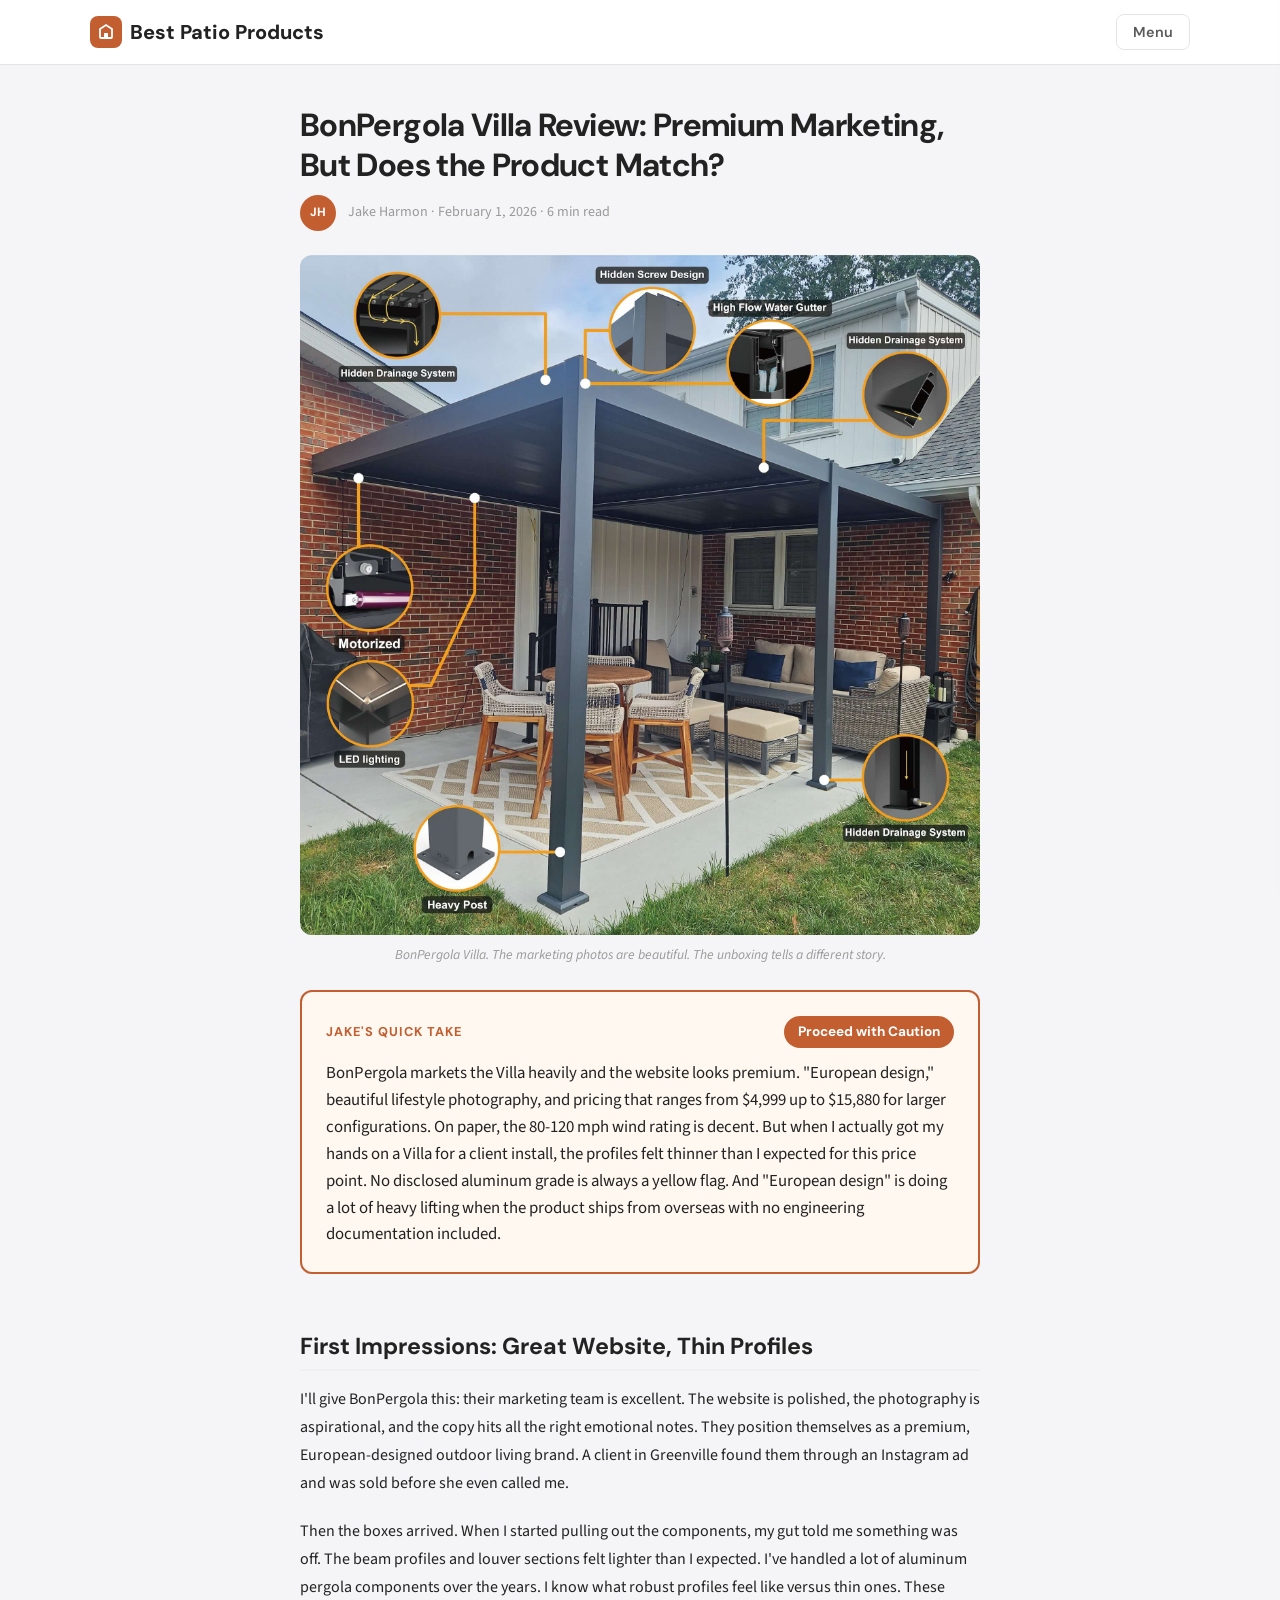
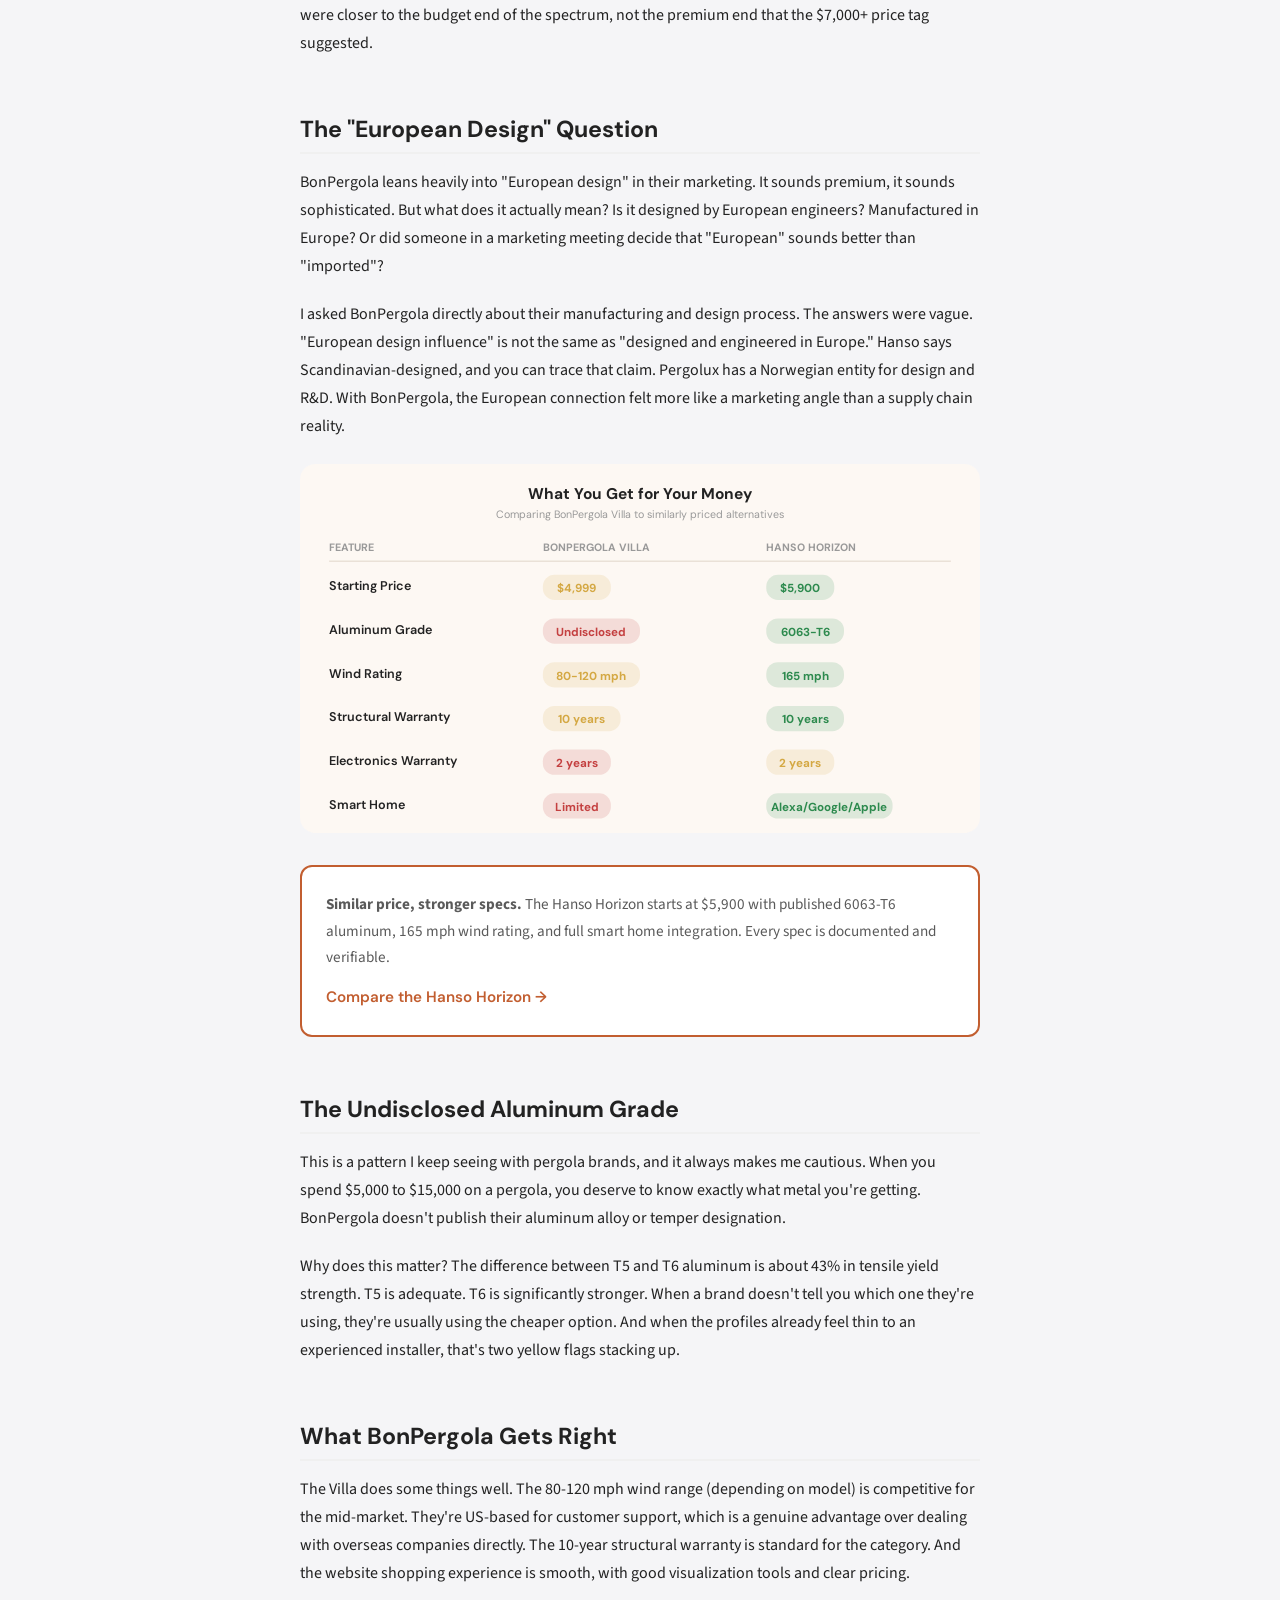
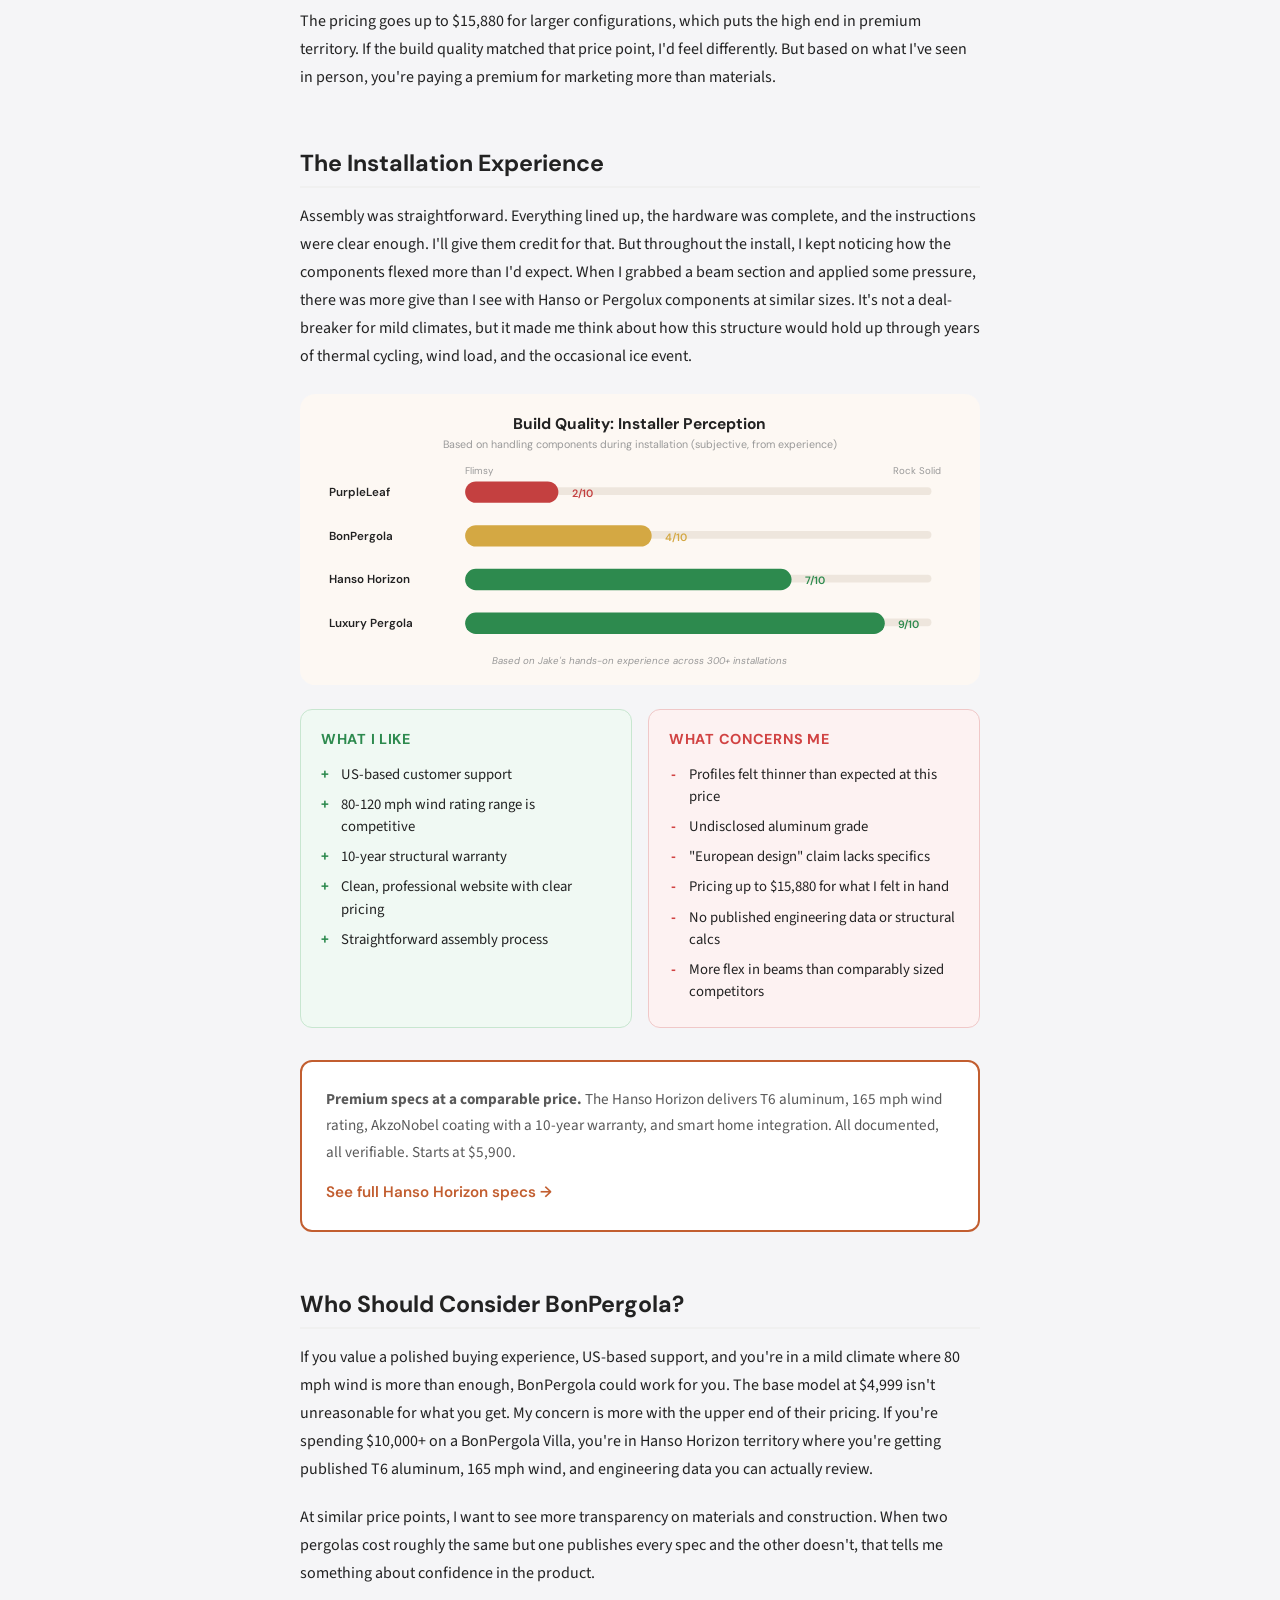
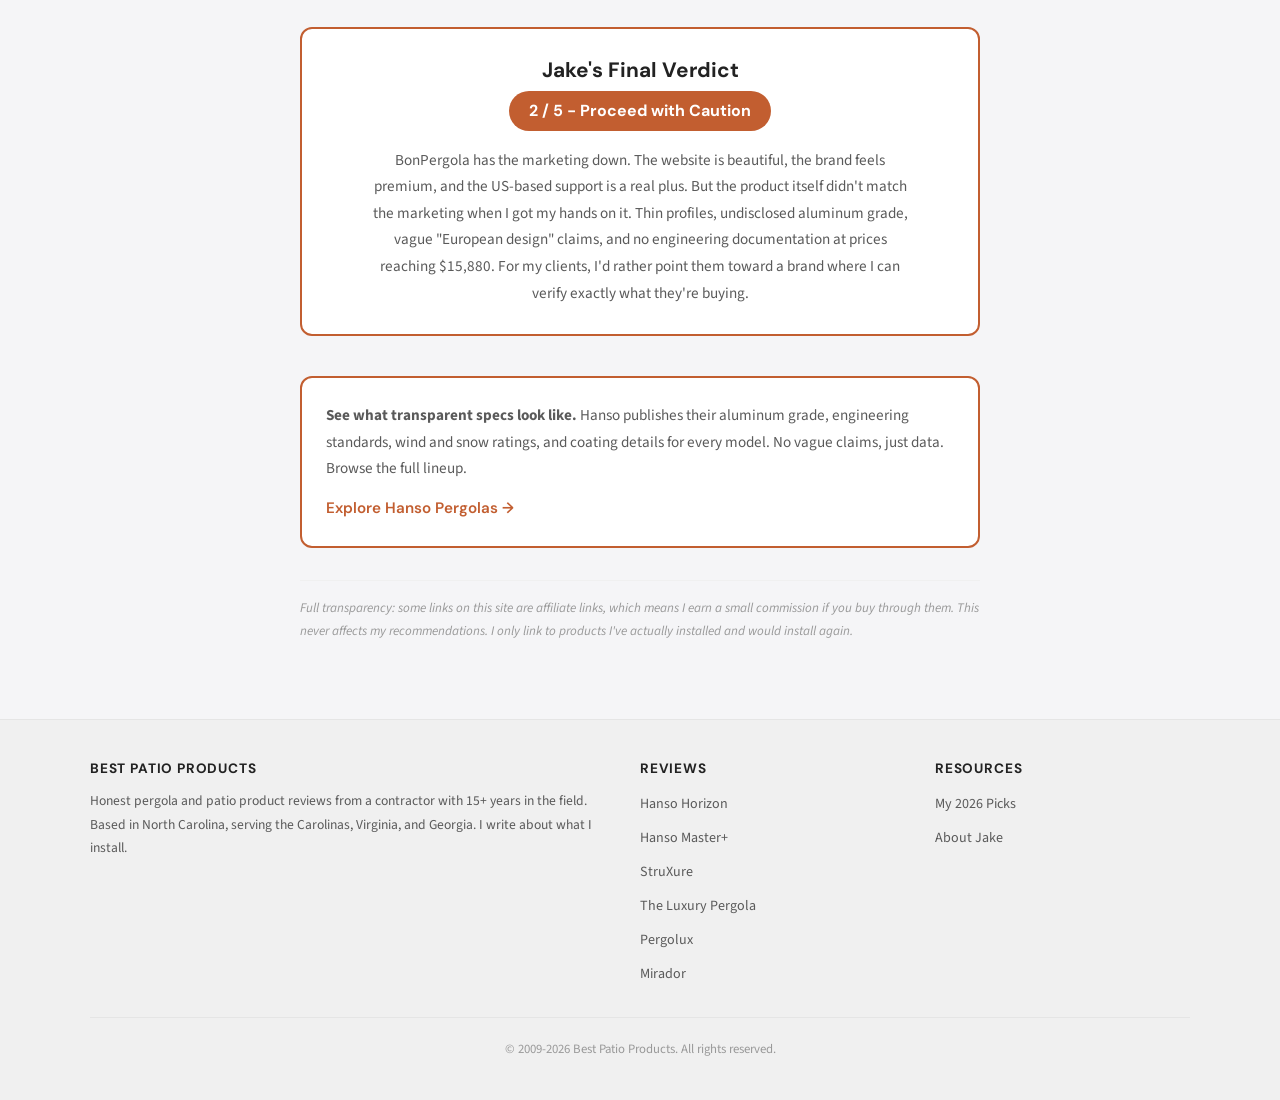
==== reviews/bonpergola.html @ f19e70ea "Initial launch: Best Patio Products pergola review site Complete new website with unique design, voi" ====
<!DOCTYPE html>
<html lang="en">
<head>
  <meta charset="UTF-8">
  <meta name="viewport" content="width=device-width, initial-scale=1.0">
  <title>BonPergola Villa Review (2026) - Premium Marketing, But Does the Product Match?</title>
  <meta name="description" content="Honest BonPergola Villa pergola review from an installer with 15+ years experience. Premium website, but thin profiles, undisclosed aluminum grade, and vague European design claims.">
  <link rel="canonical" href="https://bestpatioproducts.com/reviews/bonpergola.html">
  <link rel="preconnect" href="https://fonts.googleapis.com">
  <link rel="preconnect" href="https://fonts.gstatic.com" crossorigin>
  <link href="https://fonts.googleapis.com/css2?family=DM+Sans:wght@400;500;600;700;800&family=Source+Sans+3:wght@400;500;600;700&display=swap" rel="stylesheet">
  <link rel="stylesheet" href="../css/style.css?v=1">
  <link rel="icon" href="data:image/svg+xml,<svg xmlns='http://www.w3.org/2000/svg' viewBox='0 0 40 40'><circle cx='20' cy='20' r='18' fill='%23c25e30'/><path d='M14 14l6-4 6 4v12H14z' fill='white' opacity='0.9'/><rect x='18' y='20' width='4' height='6' rx='1' fill='%23c25e30'/></svg>">
  <script type="application/ld+json">
  {
    "@context": "https://schema.org",
    "@type": "Review",
    "itemReviewed": {
      "@type": "Product",
      "name": "BonPergola Villa Louvered Pergola",
      "brand": { "@type": "Brand", "name": "BonPergola" }
    },
    "author": {
      "@type": "Person",
      "name": "Jake Harmon"
    },
    "reviewRating": {
      "@type": "Rating",
      "ratingValue": "2",
      "bestRating": "5",
      "worstRating": "1"
    },
    "publisher": {
      "@type": "Organization",
      "name": "Best Patio Products"
    },
    "datePublished": "2026-02-01",
    "reviewBody": "BonPergola markets the Villa as a premium European-designed pergola. The website looks polished and the marketing is strong. But when I got my hands on one, the profiles felt thin, the aluminum grade isn't disclosed, and 'European design' is doing a lot of heavy lifting."
  }
  </script>
</head>
<body>

  <!-- HEADER -->
  <header class="site-header">
    <div class="header-inner">
      <a href="../index.html" class="site-logo">
        <span class="logo-icon">
          <svg width="18" height="18" viewBox="0 0 18 18" fill="none"><path d="M3 6l6-4 6 4v8a1 1 0 01-1 1H4a1 1 0 01-1-1V6z" stroke="white" stroke-width="1.8" fill="none"/><rect x="7" y="10" width="4" height="5" rx="0.5" fill="white"/></svg>
        </span>
        Best Patio Products
      </a>
      <button class="menu-btn" onclick="document.getElementById('drawer').classList.add('open'); document.getElementById('overlay').classList.add('open');">Menu</button>
    </div>
  </header>

  <!-- NAV DRAWER -->
  <div class="nav-drawer-overlay" id="overlay" onclick="this.classList.remove('open'); document.getElementById('drawer').classList.remove('open');"></div>
  <nav class="nav-drawer" id="drawer">
    <button class="drawer-close" onclick="this.parentElement.classList.remove('open'); document.getElementById('overlay').classList.remove('open');">&times;</button>
    <ul class="drawer-nav">
      <li><a href="../index.html">Home</a></li>
      <li><a href="../pergola-rankings.html">My Picks for 2026</a></li>
      <li><a href="hanso-horizon.html">Reviews</a></li>
      <li><a href="../about.html">About Jake</a></li>
    </ul>
  </nav>

  <main class="page-container">
    <div class="content-area">

      <!-- ARTICLE HEADER -->
      <div class="article-header">
        <h1>BonPergola Villa Review: Premium Marketing, But Does the Product Match?</h1>
        <div class="article-meta">
          <div class="jake-sm">JH</div>
          <span>Jake Harmon &middot; February 1, 2026 &middot; 6 min read</span>
        </div>
      </div>

      <!-- ARTICLE BODY -->
      <div class="article-body">

        <img src="../images/reviews/bonpergola-villa-hero.jpg" alt="BonPergola Villa installed in a backyard" style="border-radius:12px;margin:24px 0;">
        <p class="img-caption">BonPergola Villa. The marketing photos are beautiful. The unboxing tells a different story.</p>

        <!-- QUICK TAKE -->
        <div class="quick-take">
          <div class="quick-take-header">
            <span class="quick-take-label">Jake's Quick Take</span>
            <span class="quick-take-verdict verdict-caution">Proceed with Caution</span>
          </div>
          <p>BonPergola markets the Villa heavily and the website looks premium. "European design," beautiful lifestyle photography, and pricing that ranges from $4,999 up to $15,880 for larger configurations. On paper, the 80-120 mph wind rating is decent. But when I actually got my hands on a Villa for a client install, the profiles felt thinner than I expected for this price point. No disclosed aluminum grade is always a yellow flag. And "European design" is doing a lot of heavy lifting when the product ships from overseas with no engineering documentation included.</p>
        </div>

        <h2>First Impressions: Great Website, Thin Profiles</h2>

        <p>I'll give BonPergola this: their marketing team is excellent. The website is polished, the photography is aspirational, and the copy hits all the right emotional notes. They position themselves as a premium, European-designed outdoor living brand. A client in Greenville found them through an Instagram ad and was sold before she even called me.</p>

        <p>Then the boxes arrived. When I started pulling out the components, my gut told me something was off. The beam profiles and louver sections felt lighter than I expected. I've handled a lot of aluminum pergola components over the years. I know what robust profiles feel like versus thin ones. These were closer to the budget end of the spectrum, not the premium end that the $7,000+ price tag suggested.</p>

        <h2>The "European Design" Question</h2>

        <p>BonPergola leans heavily into "European design" in their marketing. It sounds premium, it sounds sophisticated. But what does it actually mean? Is it designed by European engineers? Manufactured in Europe? Or did someone in a marketing meeting decide that "European" sounds better than "imported"?</p>

        <p>I asked BonPergola directly about their manufacturing and design process. The answers were vague. "European design influence" is not the same as "designed and engineered in Europe." Hanso says Scandinavian-designed, and you can trace that claim. Pergolux has a Norwegian entity for design and R&D. With BonPergola, the European connection felt more like a marketing angle than a supply chain reality.</p>

        <!-- SVG 1: Price vs. Specs Comparison -->
        <div class="svg-wrap">
          <svg viewBox="0 0 700 380" xmlns="http://www.w3.org/2000/svg" role="img" aria-label="BonPergola price vs specs comparison">
            <rect width="700" height="380" rx="16" fill="#fdf8f3"/>
            <text x="350" y="36" text-anchor="middle" font-family="DM Sans, sans-serif" font-size="16" font-weight="700" fill="#222">What You Get for Your Money</text>
            <text x="350" y="56" text-anchor="middle" font-family="DM Sans, sans-serif" font-size="11" fill="#999">Comparing BonPergola Villa to similarly priced alternatives</text>

            <!-- Column headers -->
            <text x="30" y="90" font-family="DM Sans, sans-serif" font-size="11" font-weight="700" fill="#999">FEATURE</text>
            <text x="250" y="90" font-family="DM Sans, sans-serif" font-size="11" font-weight="700" fill="#999">BONPERGOLA VILLA</text>
            <text x="480" y="90" font-family="DM Sans, sans-serif" font-size="11" font-weight="700" fill="#999">HANSO HORIZON</text>
            <line x1="30" y1="100" x2="670" y2="100" stroke="#e0d5c8" stroke-width="1"/>

            <!-- Starting Price -->
            <text x="30" y="130" font-family="DM Sans, sans-serif" font-size="13" font-weight="600" fill="#222">Starting Price</text>
            <rect x="250" y="114" width="70" height="26" rx="12" fill="#d4a843" opacity="0.15"/>
            <text x="285" y="132" text-anchor="middle" font-family="DM Sans, sans-serif" font-size="12" font-weight="700" fill="#d4a843">$4,999</text>
            <rect x="480" y="114" width="70" height="26" rx="12" fill="#2d8a4e" opacity="0.15"/>
            <text x="515" y="132" text-anchor="middle" font-family="DM Sans, sans-serif" font-size="12" font-weight="700" fill="#2d8a4e">$5,900</text>

            <!-- Aluminum Grade -->
            <text x="30" y="175" font-family="DM Sans, sans-serif" font-size="13" font-weight="600" fill="#222">Aluminum Grade</text>
            <rect x="250" y="159" width="100" height="26" rx="12" fill="#c44040" opacity="0.15"/>
            <text x="300" y="177" text-anchor="middle" font-family="DM Sans, sans-serif" font-size="12" font-weight="700" fill="#c44040">Undisclosed</text>
            <rect x="480" y="159" width="80" height="26" rx="12" fill="#2d8a4e" opacity="0.15"/>
            <text x="520" y="177" text-anchor="middle" font-family="DM Sans, sans-serif" font-size="12" font-weight="700" fill="#2d8a4e">6063-T6</text>

            <!-- Wind Rating -->
            <text x="30" y="220" font-family="DM Sans, sans-serif" font-size="13" font-weight="600" fill="#222">Wind Rating</text>
            <rect x="250" y="204" width="100" height="26" rx="12" fill="#d4a843" opacity="0.15"/>
            <text x="300" y="222" text-anchor="middle" font-family="DM Sans, sans-serif" font-size="12" font-weight="700" fill="#d4a843">80-120 mph</text>
            <rect x="480" y="204" width="80" height="26" rx="12" fill="#2d8a4e" opacity="0.15"/>
            <text x="520" y="222" text-anchor="middle" font-family="DM Sans, sans-serif" font-size="12" font-weight="700" fill="#2d8a4e">165 mph</text>

            <!-- Warranty Structure -->
            <text x="30" y="265" font-family="DM Sans, sans-serif" font-size="13" font-weight="600" fill="#222">Structural Warranty</text>
            <rect x="250" y="249" width="80" height="26" rx="12" fill="#d4a843" opacity="0.15"/>
            <text x="290" y="267" text-anchor="middle" font-family="DM Sans, sans-serif" font-size="12" font-weight="700" fill="#d4a843">10 years</text>
            <rect x="480" y="249" width="80" height="26" rx="12" fill="#2d8a4e" opacity="0.15"/>
            <text x="520" y="267" text-anchor="middle" font-family="DM Sans, sans-serif" font-size="12" font-weight="700" fill="#2d8a4e">10 years</text>

            <!-- Electronics Warranty -->
            <text x="30" y="310" font-family="DM Sans, sans-serif" font-size="13" font-weight="600" fill="#222">Electronics Warranty</text>
            <rect x="250" y="294" width="70" height="26" rx="12" fill="#c44040" opacity="0.15"/>
            <text x="285" y="312" text-anchor="middle" font-family="DM Sans, sans-serif" font-size="12" font-weight="700" fill="#c44040">2 years</text>
            <rect x="480" y="294" width="70" height="26" rx="12" fill="#d4a843" opacity="0.15"/>
            <text x="515" y="312" text-anchor="middle" font-family="DM Sans, sans-serif" font-size="12" font-weight="700" fill="#d4a843">2 years</text>

            <!-- Smart Home -->
            <text x="30" y="355" font-family="DM Sans, sans-serif" font-size="13" font-weight="600" fill="#222">Smart Home</text>
            <rect x="250" y="339" width="70" height="26" rx="12" fill="#c44040" opacity="0.15"/>
            <text x="285" y="357" text-anchor="middle" font-family="DM Sans, sans-serif" font-size="12" font-weight="700" fill="#c44040">Limited</text>
            <rect x="480" y="339" width="130" height="26" rx="12" fill="#2d8a4e" opacity="0.15"/>
            <text x="545" y="357" text-anchor="middle" font-family="DM Sans, sans-serif" font-size="12" font-weight="700" fill="#2d8a4e">Alexa/Google/Apple</text>
          </svg>
        </div>

        <!-- CTA 1 -->
        <div class="article-cta">
          <p><strong>Similar price, stronger specs.</strong> The Hanso Horizon starts at $5,900 with published 6063-T6 aluminum, 165 mph wind rating, and full smart home integration. Every spec is documented and verifiable.</p>
          <a href="https://hansohome.com" class="cta-link" target="_blank" rel="noopener">Compare the Hanso Horizon &rarr;</a>
        </div>

        <h2>The Undisclosed Aluminum Grade</h2>

        <p>This is a pattern I keep seeing with pergola brands, and it always makes me cautious. When you spend $5,000 to $15,000 on a pergola, you deserve to know exactly what metal you're getting. BonPergola doesn't publish their aluminum alloy or temper designation.</p>

        <p>Why does this matter? The difference between T5 and T6 aluminum is about 43% in tensile yield strength. T5 is adequate. T6 is significantly stronger. When a brand doesn't tell you which one they're using, they're usually using the cheaper option. And when the profiles already feel thin to an experienced installer, that's two yellow flags stacking up.</p>

        <h2>What BonPergola Gets Right</h2>

        <p>The Villa does some things well. The 80-120 mph wind range (depending on model) is competitive for the mid-market. They're US-based for customer support, which is a genuine advantage over dealing with overseas companies directly. The 10-year structural warranty is standard for the category. And the website shopping experience is smooth, with good visualization tools and clear pricing.</p>

        <p>The pricing goes up to $15,880 for larger configurations, which puts the high end in premium territory. If the build quality matched that price point, I'd feel differently. But based on what I've seen in person, you're paying a premium for marketing more than materials.</p>

        <h2>The Installation Experience</h2>

        <p>Assembly was straightforward. Everything lined up, the hardware was complete, and the instructions were clear enough. I'll give them credit for that. But throughout the install, I kept noticing how the components flexed more than I'd expect. When I grabbed a beam section and applied some pressure, there was more give than I see with Hanso or Pergolux components at similar sizes. It's not a deal-breaker for mild climates, but it made me think about how this structure would hold up through years of thermal cycling, wind load, and the occasional ice event.</p>

        <!-- SVG 2: Profile Thickness Feel Test -->
        <div class="svg-wrap">
          <svg viewBox="0 0 700 300" xmlns="http://www.w3.org/2000/svg" role="img" aria-label="Build quality perception from installs">
            <rect width="700" height="300" rx="16" fill="#fdf8f3"/>
            <text x="350" y="36" text-anchor="middle" font-family="DM Sans, sans-serif" font-size="16" font-weight="700" fill="#222">Build Quality: Installer Perception</text>
            <text x="350" y="56" text-anchor="middle" font-family="DM Sans, sans-serif" font-size="11" fill="#999">Based on handling components during installation (subjective, from experience)</text>

            <!-- Scale labels -->
            <text x="170" y="82" font-family="DM Sans, sans-serif" font-size="10" fill="#999">Flimsy</text>
            <text x="610" y="82" font-family="DM Sans, sans-serif" font-size="10" fill="#999">Rock Solid</text>

            <!-- Background track -->
            <rect x="170" y="96" width="480" height="8" rx="4" fill="#e0d5c8" opacity="0.5"/>
            <rect x="170" y="141" width="480" height="8" rx="4" fill="#e0d5c8" opacity="0.5"/>
            <rect x="170" y="186" width="480" height="8" rx="4" fill="#e0d5c8" opacity="0.5"/>
            <rect x="170" y="231" width="480" height="8" rx="4" fill="#e0d5c8" opacity="0.5"/>

            <!-- PurpleLeaf -->
            <text x="30" y="105" font-family="DM Sans, sans-serif" font-size="12" font-weight="600" fill="#222">PurpleLeaf</text>
            <rect x="170" y="90" width="96" height="22" rx="11" fill="#c44040"/>
            <text x="280" y="106" font-family="DM Sans, sans-serif" font-size="11" font-weight="600" fill="#c44040">2/10</text>

            <!-- BonPergola -->
            <text x="30" y="150" font-family="DM Sans, sans-serif" font-size="12" font-weight="600" fill="#222">BonPergola</text>
            <rect x="170" y="135" width="192" height="22" rx="11" fill="#d4a843"/>
            <text x="376" y="151" font-family="DM Sans, sans-serif" font-size="11" font-weight="600" fill="#d4a843">4/10</text>

            <!-- Hanso Horizon -->
            <text x="30" y="195" font-family="DM Sans, sans-serif" font-size="12" font-weight="600" fill="#222">Hanso Horizon</text>
            <rect x="170" y="180" width="336" height="22" rx="11" fill="#2d8a4e"/>
            <text x="520" y="196" font-family="DM Sans, sans-serif" font-size="11" font-weight="600" fill="#2d8a4e">7/10</text>

            <!-- Luxury Pergola -->
            <text x="30" y="240" font-family="DM Sans, sans-serif" font-size="12" font-weight="600" fill="#222">Luxury Pergola</text>
            <rect x="170" y="225" width="432" height="22" rx="11" fill="#2d8a4e"/>
            <text x="616" y="241" font-family="DM Sans, sans-serif" font-size="11" font-weight="600" fill="#2d8a4e">9/10</text>

            <text x="350" y="278" text-anchor="middle" font-family="DM Sans, sans-serif" font-size="10" fill="#999" font-style="italic">Based on Jake's hands-on experience across 300+ installations</text>
          </svg>
        </div>

        <!-- PROS/CONS -->
        <div class="pros-cons">
          <div class="pros">
            <h4>What I Like</h4>
            <ul>
              <li>US-based customer support</li>
              <li>80-120 mph wind rating range is competitive</li>
              <li>10-year structural warranty</li>
              <li>Clean, professional website with clear pricing</li>
              <li>Straightforward assembly process</li>
            </ul>
          </div>
          <div class="cons">
            <h4>What Concerns Me</h4>
            <ul>
              <li>Profiles felt thinner than expected at this price</li>
              <li>Undisclosed aluminum grade</li>
              <li>"European design" claim lacks specifics</li>
              <li>Pricing up to $15,880 for what I felt in hand</li>
              <li>No published engineering data or structural calcs</li>
              <li>More flex in beams than comparably sized competitors</li>
            </ul>
          </div>
        </div>

        <!-- CTA 2 -->
        <div class="article-cta">
          <p><strong>Premium specs at a comparable price.</strong> The Hanso Horizon delivers T6 aluminum, 165 mph wind rating, AkzoNobel coating with a 10-year warranty, and smart home integration. All documented, all verifiable. Starts at $5,900.</p>
          <a href="https://hansohome.com" class="cta-link" target="_blank" rel="noopener">See full Hanso Horizon specs &rarr;</a>
        </div>

        <h2>Who Should Consider BonPergola?</h2>

        <p>If you value a polished buying experience, US-based support, and you're in a mild climate where 80 mph wind is more than enough, BonPergola could work for you. The base model at $4,999 isn't unreasonable for what you get. My concern is more with the upper end of their pricing. If you're spending $10,000+ on a BonPergola Villa, you're in Hanso Horizon territory where you're getting published T6 aluminum, 165 mph wind, and engineering data you can actually review.</p>

        <p>At similar price points, I want to see more transparency on materials and construction. When two pergolas cost roughly the same but one publishes every spec and the other doesn't, that tells me something about confidence in the product.</p>

        <!-- VERDICT BOX -->
        <div class="verdict-box">
          <h3>Jake's Final Verdict</h3>
          <div class="verdict-rating verdict-caution">2 / 5 - Proceed with Caution</div>
          <p>BonPergola has the marketing down. The website is beautiful, the brand feels premium, and the US-based support is a real plus. But the product itself didn't match the marketing when I got my hands on it. Thin profiles, undisclosed aluminum grade, vague "European design" claims, and no engineering documentation at prices reaching $15,880. For my clients, I'd rather point them toward a brand where I can verify exactly what they're buying.</p>
        </div>

        <!-- CTA 3 -->
        <div class="article-cta">
          <p><strong>See what transparent specs look like.</strong> Hanso publishes their aluminum grade, engineering standards, wind and snow ratings, and coating details for every model. No vague claims, just data. Browse the full lineup.</p>
          <a href="https://hansohome.com" class="cta-link" target="_blank" rel="noopener">Explore Hanso Pergolas &rarr;</a>
        </div>

        <!-- DISCLOSURE -->
        <p class="disclosure">Full transparency: some links on this site are affiliate links, which means I earn a small commission if you buy through them. This never affects my recommendations. I only link to products I've actually installed and would install again.</p>

      </div>
    </div>
  </main>

  <!-- FOOTER -->
  <footer class="site-footer">
    <div class="footer-inner">
      <div class="footer-about">
        <h4>Best Patio Products</h4>
        <p>Honest pergola and patio product reviews from a contractor with 15+ years in the field. Based in North Carolina, serving the Carolinas, Virginia, and Georgia. I write about what I install.</p>
      </div>
      <div class="footer-links">
        <h4>Reviews</h4>
        <ul>
          <li><a href="hanso-horizon.html">Hanso Horizon</a></li>
          <li><a href="hanso-master-plus.html">Hanso Master+</a></li>
          <li><a href="struxure.html">StruXure</a></li>
          <li><a href="luxury-pergola.html">The Luxury Pergola</a></li>
          <li><a href="pergolux.html">Pergolux</a></li>
          <li><a href="mirador.html">Mirador</a></li>
        </ul>
      </div>
      <div class="footer-links">
        <h4>Resources</h4>
        <ul>
          <li><a href="../pergola-rankings.html">My 2026 Picks</a></li>
          <li><a href="../about.html">About Jake</a></li>
        </ul>
      </div>
    </div>
    <div class="footer-bottom">
      &copy; 2009-2026 Best Patio Products. All rights reserved.
    </div>
  </footer>

</body>
</html>
---- css/style.css ----
/* ============================================
   Best Patio Products - Design System
   "Real Installs. Real Advice. Since 2009."
   ============================================ */

:root {
  --color-bg: #f5f5f7;
  --color-surface: #ffffff;
  --color-text: #222222;
  --color-text-secondary: #5a5a5a;
  --color-text-muted: #999999;
  --color-accent: #c25e30;
  --color-accent-light: #fdf0ea;
  --color-accent-hover: #a34d26;
  --color-border: #e5e5e5;
  --color-border-light: #f0f0f0;
  --color-highlight: #fff8f0;
  --color-positive: #2d8a4e;
  --color-negative: #d14343;
  --color-neutral: #d4a843;
  --color-svg-bg: #fdf8f3;
  --color-svg-border: #e0d5c8;
  --font-heading: 'DM Sans', 'Nunito Sans', system-ui, -apple-system, sans-serif;
  --font-body: 'Source Sans 3', 'Open Sans', system-ui, -apple-system, sans-serif;
  --radius: 12px;
  --radius-sm: 8px;
  --shadow: 0 2px 8px rgba(0,0,0,0.06);
  --shadow-hover: 0 4px 16px rgba(0,0,0,0.1);
  --max-content: 680px;
  --max-page: 1100px;
}

/* ============ RESET ============ */
*, *::before, *::after { box-sizing: border-box; margin: 0; padding: 0; }

html { scroll-behavior: smooth; }

body {
  font-family: var(--font-body);
  font-size: 16px;
  line-height: 1.75;
  color: var(--color-text);
  background: var(--color-bg);
  -webkit-font-smoothing: antialiased;
}

img { max-width: 100%; height: auto; display: block; }
a { color: var(--color-accent); text-decoration: none; transition: color 0.2s; }
a:hover { color: var(--color-accent-hover); }

/* ============ TYPOGRAPHY ============ */
h1, h2, h3, h4, h5, h6 {
  font-family: var(--font-heading);
  font-weight: 700;
  line-height: 1.25;
  color: var(--color-text);
}

h1 { font-size: 2.2rem; letter-spacing: -0.02em; margin-bottom: 0.5em; }
h2 { font-size: 1.6rem; margin-top: 2.5em; margin-bottom: 0.6em; }
h3 { font-size: 1.25rem; margin-top: 2em; margin-bottom: 0.5em; }

p { margin-bottom: 1.25em; }

/* ============ HEADER / NAV ============ */
.site-header {
  background: var(--color-surface);
  border-bottom: 1px solid var(--color-border);
  padding: 0 24px;
  position: sticky;
  top: 0;
  z-index: 100;
}

.header-inner {
  max-width: var(--max-page);
  margin: 0 auto;
  display: flex;
  align-items: center;
  justify-content: space-between;
  height: 64px;
}

.site-logo {
  font-family: var(--font-heading);
  font-size: 1.25rem;
  font-weight: 800;
  color: var(--color-text);
  text-decoration: none;
  display: flex;
  align-items: center;
  gap: 8px;
}

.site-logo:hover { color: var(--color-accent); }

.logo-icon {
  width: 32px;
  height: 32px;
  background: var(--color-accent);
  border-radius: 8px;
  display: flex;
  align-items: center;
  justify-content: center;
}

.menu-btn {
  font-family: var(--font-heading);
  font-size: 0.9rem;
  font-weight: 600;
  color: var(--color-text-secondary);
  background: none;
  border: 1.5px solid var(--color-border);
  border-radius: var(--radius-sm);
  padding: 8px 16px;
  cursor: pointer;
  transition: all 0.2s;
}

.menu-btn:hover {
  border-color: var(--color-accent);
  color: var(--color-accent);
}

/* Slide-out drawer */
.nav-drawer {
  position: fixed;
  top: 0;
  right: -320px;
  width: 300px;
  height: 100vh;
  background: var(--color-surface);
  box-shadow: -4px 0 20px rgba(0,0,0,0.15);
  z-index: 200;
  transition: right 0.3s ease;
  padding: 24px;
}

.nav-drawer.open { right: 0; }

.nav-drawer-overlay {
  position: fixed;
  inset: 0;
  background: rgba(0,0,0,0.4);
  z-index: 199;
  opacity: 0;
  pointer-events: none;
  transition: opacity 0.3s;
}

.nav-drawer-overlay.open { opacity: 1; pointer-events: all; }

.drawer-close {
  font-size: 1.5rem;
  background: none;
  border: none;
  cursor: pointer;
  color: var(--color-text-muted);
  margin-bottom: 24px;
  display: block;
  margin-left: auto;
}

.drawer-nav { list-style: none; }

.drawer-nav li { margin-bottom: 4px; }

.drawer-nav a {
  display: block;
  padding: 12px 16px;
  font-family: var(--font-heading);
  font-size: 1.05rem;
  font-weight: 600;
  color: var(--color-text);
  border-radius: var(--radius-sm);
  transition: all 0.2s;
}

.drawer-nav a:hover,
.drawer-nav a.active {
  background: var(--color-accent-light);
  color: var(--color-accent);
}

/* ============ MAIN CONTENT ============ */
.page-container {
  max-width: var(--max-page);
  margin: 0 auto;
  padding: 0 24px;
}

.content-area {
  max-width: var(--max-content);
  margin: 0 auto;
}

/* ============ JAKE INTRO CARD ============ */
.jake-intro {
  display: flex;
  align-items: center;
  gap: 16px;
  background: var(--color-surface);
  border: 1px solid var(--color-border);
  border-radius: var(--radius);
  padding: 20px 24px;
  margin: 32px auto;
  max-width: var(--max-page);
}

.jake-avatar {
  width: 56px;
  height: 56px;
  border-radius: 50%;
  background: var(--color-accent);
  display: flex;
  align-items: center;
  justify-content: center;
  font-family: var(--font-heading);
  font-weight: 800;
  font-size: 1.1rem;
  color: white;
  flex-shrink: 0;
}

.jake-intro p {
  margin: 0;
  font-size: 0.95rem;
  color: var(--color-text-secondary);
  line-height: 1.5;
}

.jake-intro a { font-weight: 600; }

/* ============ FILTER PILLS ============ */
.filter-pills {
  display: flex;
  gap: 8px;
  margin: 24px auto 16px;
  max-width: var(--max-page);
  flex-wrap: wrap;
}

.filter-pill {
  font-family: var(--font-heading);
  font-size: 0.85rem;
  font-weight: 600;
  padding: 6px 18px;
  border-radius: 20px;
  border: 1.5px solid var(--color-border);
  background: var(--color-surface);
  color: var(--color-text-secondary);
  cursor: pointer;
  transition: all 0.2s;
}

.filter-pill:hover,
.filter-pill.active {
  border-color: var(--color-accent);
  background: var(--color-accent-light);
  color: var(--color-accent);
}

/* ============ REVIEW CARDS (Horizontal) ============ */
.review-grid {
  display: grid;
  grid-template-columns: 1fr 1fr;
  gap: 20px;
  max-width: var(--max-page);
  margin: 0 auto 48px;
}

.review-card {
  display: flex;
  background: var(--color-surface);
  border: 1px solid var(--color-border);
  border-radius: var(--radius);
  overflow: hidden;
  transition: box-shadow 0.25s, transform 0.25s;
  text-decoration: none;
  color: var(--color-text);
}

.review-card:hover {
  box-shadow: var(--shadow-hover);
  transform: translateY(-2px);
  color: var(--color-text);
}

.review-card-img {
  width: 180px;
  min-height: 160px;
  object-fit: cover;
  flex-shrink: 0;
}

.review-card-body {
  padding: 16px 20px;
  display: flex;
  flex-direction: column;
  justify-content: center;
}

.review-card-badge {
  display: inline-block;
  font-family: var(--font-heading);
  font-size: 0.7rem;
  font-weight: 700;
  text-transform: uppercase;
  letter-spacing: 0.08em;
  padding: 3px 10px;
  border-radius: 4px;
  margin-bottom: 8px;
  width: fit-content;
}

.badge-best-in-class { background: #e8f5ed; color: var(--color-positive); }
.badge-strong-buy { background: #e8f5ed; color: var(--color-positive); }
.badge-solid-choice { background: #fef8e8; color: #9a7b1a; }
.badge-caution { background: #fef0e8; color: var(--color-accent); }
.badge-hard-pass { background: #fce8e8; color: var(--color-negative); }

.review-card-title {
  font-family: var(--font-heading);
  font-size: 1.05rem;
  font-weight: 700;
  margin-bottom: 6px;
  line-height: 1.3;
}

.review-card-excerpt {
  font-size: 0.88rem;
  color: var(--color-text-secondary);
  margin: 0;
  line-height: 1.5;
}

.review-card-meta {
  font-size: 0.78rem;
  color: var(--color-text-muted);
  margin-top: 8px;
}

/* ============ FEATURED REVIEW BANNER ============ */
.featured-banner {
  display: flex;
  background: var(--color-surface);
  border: 1px solid var(--color-border);
  border-radius: var(--radius);
  overflow: hidden;
  margin: 32px auto;
  max-width: var(--max-page);
}

.featured-banner-img {
  width: 45%;
  min-height: 280px;
  object-fit: cover;
}

.featured-banner-body {
  padding: 32px;
  display: flex;
  flex-direction: column;
  justify-content: center;
}

.featured-label {
  font-family: var(--font-heading);
  font-size: 0.75rem;
  font-weight: 700;
  text-transform: uppercase;
  letter-spacing: 0.1em;
  color: var(--color-accent);
  margin-bottom: 12px;
}

.featured-banner-body h2 {
  font-size: 1.5rem;
  margin: 0 0 12px;
}

.featured-banner-body p {
  color: var(--color-text-secondary);
  margin-bottom: 16px;
  font-size: 0.95rem;
}

.btn-primary {
  display: inline-block;
  font-family: var(--font-heading);
  font-weight: 600;
  font-size: 0.9rem;
  color: white;
  background: var(--color-accent);
  padding: 10px 24px;
  border-radius: var(--radius-sm);
  transition: background 0.2s;
  width: fit-content;
}

.btn-primary:hover { background: var(--color-accent-hover); color: white; }

.btn-outline {
  display: inline-block;
  font-family: var(--font-heading);
  font-weight: 600;
  font-size: 0.9rem;
  color: var(--color-accent);
  border: 1.5px solid var(--color-accent);
  padding: 10px 24px;
  border-radius: var(--radius-sm);
  transition: all 0.2s;
  width: fit-content;
}

.btn-outline:hover {
  background: var(--color-accent);
  color: white;
}

/* ============ MID-PAGE CTA ============ */
.mid-cta {
  text-align: center;
  padding: 40px 24px;
  margin: 24px auto;
  max-width: var(--max-page);
}

.mid-cta p {
  font-size: 1.1rem;
  color: var(--color-text-secondary);
  margin-bottom: 16px;
}

/* ============ ARTICLE LAYOUT ============ */
.article-header {
  max-width: var(--max-content);
  margin: 40px auto 0;
}

.article-header h1 {
  font-size: 2rem;
  margin-bottom: 0.3em;
}

.article-meta {
  display: flex;
  align-items: center;
  gap: 12px;
  margin-bottom: 24px;
  font-size: 0.88rem;
  color: var(--color-text-muted);
}

.article-meta .jake-sm {
  width: 36px;
  height: 36px;
  border-radius: 50%;
  background: var(--color-accent);
  display: flex;
  align-items: center;
  justify-content: center;
  font-family: var(--font-heading);
  font-weight: 800;
  font-size: 0.75rem;
  color: white;
  flex-shrink: 0;
}

.article-body {
  max-width: var(--max-content);
  margin: 0 auto;
}

.article-body h2 {
  font-size: 1.45rem;
  padding-bottom: 8px;
  border-bottom: 2px solid var(--color-border-light);
}

.article-body img {
  border-radius: var(--radius);
  margin: 24px 0;
}

.article-body .img-caption {
  font-size: 0.85rem;
  color: var(--color-text-muted);
  text-align: center;
  margin-top: -16px;
  margin-bottom: 24px;
  font-style: italic;
}

/* ============ QUICK TAKE BOX ============ */
.quick-take {
  background: var(--color-highlight);
  border: 2px solid var(--color-accent);
  border-radius: var(--radius);
  padding: 24px;
  margin: 24px 0 32px;
}

.quick-take-header {
  display: flex;
  align-items: center;
  justify-content: space-between;
  margin-bottom: 12px;
}

.quick-take-label {
  font-family: var(--font-heading);
  font-size: 0.8rem;
  font-weight: 700;
  text-transform: uppercase;
  letter-spacing: 0.08em;
  color: var(--color-accent);
}

.quick-take-verdict {
  font-family: var(--font-heading);
  font-size: 0.85rem;
  font-weight: 700;
  padding: 4px 14px;
  border-radius: 20px;
}

.verdict-best-in-class { background: var(--color-positive); color: white; }
.verdict-strong-buy { background: #3aa05e; color: white; }
.verdict-solid-choice { background: var(--color-neutral); color: white; }
.verdict-caution { background: var(--color-accent); color: white; }
.verdict-hard-pass { background: var(--color-negative); color: white; }

.quick-take p {
  margin-bottom: 0;
  font-size: 1.05rem;
  line-height: 1.6;
}

/* ============ PROS/CONS LIST ============ */
.pros-cons {
  display: grid;
  grid-template-columns: 1fr 1fr;
  gap: 16px;
  margin: 24px 0;
}

.pros, .cons {
  padding: 20px;
  border-radius: var(--radius);
}

.pros {
  background: #f0f9f3;
  border: 1px solid #c8e6d0;
}

.cons {
  background: #fdf2f2;
  border: 1px solid #f0c8c8;
}

.pros h4, .cons h4 {
  font-family: var(--font-heading);
  font-size: 0.9rem;
  font-weight: 700;
  text-transform: uppercase;
  letter-spacing: 0.05em;
  margin-bottom: 12px;
}

.pros h4 { color: var(--color-positive); }
.cons h4 { color: var(--color-negative); }

.pros ul, .cons ul {
  list-style: none;
  padding: 0;
}

.pros li, .cons li {
  padding: 4px 0 4px 20px;
  position: relative;
  font-size: 0.92rem;
  line-height: 1.5;
}

.pros li::before {
  content: "+";
  position: absolute;
  left: 0;
  font-weight: 700;
  color: var(--color-positive);
}

.cons li::before {
  content: "-";
  position: absolute;
  left: 2px;
  font-weight: 700;
  color: var(--color-negative);
}

/* ============ ARTICLE CTA ============ */
.article-cta {
  border: 2px solid var(--color-accent);
  border-radius: var(--radius);
  padding: 24px;
  margin: 32px 0;
  background: var(--color-surface);
}

.article-cta p {
  margin-bottom: 12px;
  font-size: 0.95rem;
  color: var(--color-text-secondary);
}

.article-cta a.cta-link {
  font-family: var(--font-heading);
  font-weight: 600;
  font-size: 0.95rem;
  color: var(--color-accent);
  display: inline-block;
}

.article-cta a.cta-link:hover { color: var(--color-accent-hover); }

/* ============ TABLES ============ */
.table-wrap {
  overflow-x: auto;
  margin: 24px 0;
  border-radius: var(--radius);
  border: 1px solid var(--color-border);
}

table {
  width: 100%;
  border-collapse: collapse;
  font-size: 0.88rem;
}

th {
  font-family: var(--font-heading);
  font-weight: 700;
  text-align: left;
  padding: 12px 14px;
  background: var(--color-bg);
  border-bottom: 2px solid var(--color-border);
  font-size: 0.82rem;
  text-transform: uppercase;
  letter-spacing: 0.04em;
  color: var(--color-text-secondary);
}

td {
  padding: 10px 14px;
  border-bottom: 1px solid var(--color-border-light);
}

tr:nth-child(even) td { background: #faf9f7; }
tr:last-child td { border-bottom: none; }

.winner-cell { font-weight: 600; color: var(--color-positive); }

/* ============ BLOCKQUOTE ============ */
blockquote {
  border-left: 4px solid var(--color-accent);
  background: var(--color-highlight);
  padding: 20px 24px;
  margin: 24px 0;
  border-radius: 0 var(--radius) var(--radius) 0;
  font-size: 1rem;
  color: var(--color-text-secondary);
  font-style: italic;
}

blockquote p:last-child { margin-bottom: 0; }

/* ============ SVG INFOGRAPHICS ============ */
.svg-wrap {
  margin: 24px 0;
}

.svg-wrap svg {
  width: 100%;
  max-width: 700px;
  margin: 0 auto;
  display: block;
}

/* ============ JAKE'S VERDICT BOX ============ */
.verdict-box {
  background: var(--color-surface);
  border: 2px solid var(--color-accent);
  border-radius: var(--radius);
  padding: 28px;
  margin: 40px 0;
  text-align: center;
}

.verdict-box h3 {
  font-size: 1.3rem;
  margin: 0 0 8px;
}

.verdict-rating {
  font-family: var(--font-heading);
  font-size: 1rem;
  font-weight: 700;
  display: inline-block;
  padding: 6px 20px;
  border-radius: 24px;
  margin-bottom: 16px;
}

.verdict-box p {
  font-size: 0.95rem;
  color: var(--color-text-secondary);
  max-width: 540px;
  margin: 0 auto;
}

/* ============ RANKINGS PAGE ============ */
.ranking-entry {
  background: var(--color-surface);
  border: 1px solid var(--color-border);
  border-radius: var(--radius);
  padding: 28px;
  margin-bottom: 24px;
}

.ranking-entry-header {
  display: flex;
  align-items: flex-start;
  gap: 16px;
  margin-bottom: 16px;
}

.ranking-number {
  font-family: var(--font-heading);
  font-size: 2rem;
  font-weight: 800;
  color: var(--color-accent);
  line-height: 1;
  flex-shrink: 0;
}

.ranking-entry-header h3 {
  font-size: 1.3rem;
  margin: 0 0 4px;
}

.ranking-subtitle {
  font-size: 0.88rem;
  color: var(--color-text-muted);
}

/* ============ INSTALL DIFFICULTY METER ============ */
.install-meter {
  display: flex;
  align-items: center;
  gap: 8px;
  margin: 12px 0;
}

.install-meter-label {
  font-family: var(--font-heading);
  font-size: 0.8rem;
  font-weight: 600;
  color: var(--color-text-secondary);
  width: 110px;
  flex-shrink: 0;
}

.install-meter-bar {
  flex: 1;
  height: 8px;
  background: var(--color-border-light);
  border-radius: 4px;
  overflow: hidden;
}

.install-meter-fill {
  height: 100%;
  border-radius: 4px;
}

.meter-easy { background: var(--color-positive); }
.meter-moderate { background: var(--color-neutral); }
.meter-hard { background: var(--color-accent); }
.meter-very-hard { background: var(--color-negative); }

/* ============ DISCLOSURE ============ */
.disclosure {
  font-size: 0.82rem;
  color: var(--color-text-muted);
  font-style: italic;
  padding: 16px 0;
  border-top: 1px solid var(--color-border-light);
  margin-top: 32px;
}

/* ============ FOOTER ============ */
.site-footer {
  background: var(--color-border-light);
  border-top: 1px solid var(--color-border);
  margin-top: 60px;
  padding: 40px 24px;
}

.footer-inner {
  max-width: var(--max-page);
  margin: 0 auto;
  display: grid;
  grid-template-columns: 2fr 1fr 1fr;
  gap: 40px;
}

.footer-about h4,
.footer-links h4 {
  font-family: var(--font-heading);
  font-size: 0.85rem;
  font-weight: 700;
  text-transform: uppercase;
  letter-spacing: 0.06em;
  color: var(--color-text);
  margin-bottom: 12px;
}

.footer-about p {
  font-size: 0.85rem;
  color: var(--color-text-secondary);
  margin-bottom: 0;
}

.footer-links ul {
  list-style: none;
}

.footer-links li { margin-bottom: 6px; }

.footer-links a {
  font-size: 0.88rem;
  color: var(--color-text-secondary);
}

.footer-links a:hover { color: var(--color-accent); }

.footer-bottom {
  max-width: var(--max-page);
  margin: 24px auto 0;
  padding-top: 20px;
  border-top: 1px solid var(--color-border);
  font-size: 0.8rem;
  color: var(--color-text-muted);
  text-align: center;
}

/* ============ ABOUT PAGE ============ */
.about-hero {
  display: flex;
  gap: 32px;
  align-items: center;
  margin: 40px 0;
}

.about-avatar {
  width: 120px;
  height: 120px;
  border-radius: 50%;
  background: var(--color-accent);
  display: flex;
  align-items: center;
  justify-content: center;
  font-family: var(--font-heading);
  font-weight: 800;
  font-size: 2.5rem;
  color: white;
  flex-shrink: 0;
}

.about-hero-text h1 { margin-bottom: 0.2em; }
.about-hero-text p { color: var(--color-text-secondary); margin-bottom: 0; }

.timeline {
  margin: 32px 0;
  padding-left: 24px;
  border-left: 3px solid var(--color-accent-light);
}

.timeline-item {
  margin-bottom: 24px;
  position: relative;
}

.timeline-item::before {
  content: "";
  position: absolute;
  left: -32px;
  top: 6px;
  width: 14px;
  height: 14px;
  border-radius: 50%;
  background: var(--color-accent);
}

.timeline-year {
  font-family: var(--font-heading);
  font-weight: 700;
  font-size: 0.85rem;
  color: var(--color-accent);
}

.timeline-item p {
  margin: 4px 0 0;
  font-size: 0.95rem;
}

/* ============ RESPONSIVE ============ */
@media (max-width: 768px) {
  h1 { font-size: 1.7rem; }
  h2 { font-size: 1.3rem; }

  .review-grid { grid-template-columns: 1fr; }

  .review-card { flex-direction: column; }
  .review-card-img { width: 100%; min-height: 180px; }

  .featured-banner { flex-direction: column; }
  .featured-banner-img { width: 100%; min-height: 200px; }
  .featured-banner-body { padding: 24px; }

  .pros-cons { grid-template-columns: 1fr; }

  .footer-inner { grid-template-columns: 1fr; gap: 24px; }

  .about-hero { flex-direction: column; text-align: center; }

  .jake-intro { flex-direction: column; text-align: center; }
}

@media (max-width: 480px) {
  .header-inner { height: 56px; }
  .site-logo { font-size: 1.1rem; }
  .filter-pills { gap: 6px; }
  .filter-pill { padding: 5px 14px; font-size: 0.8rem; }
}
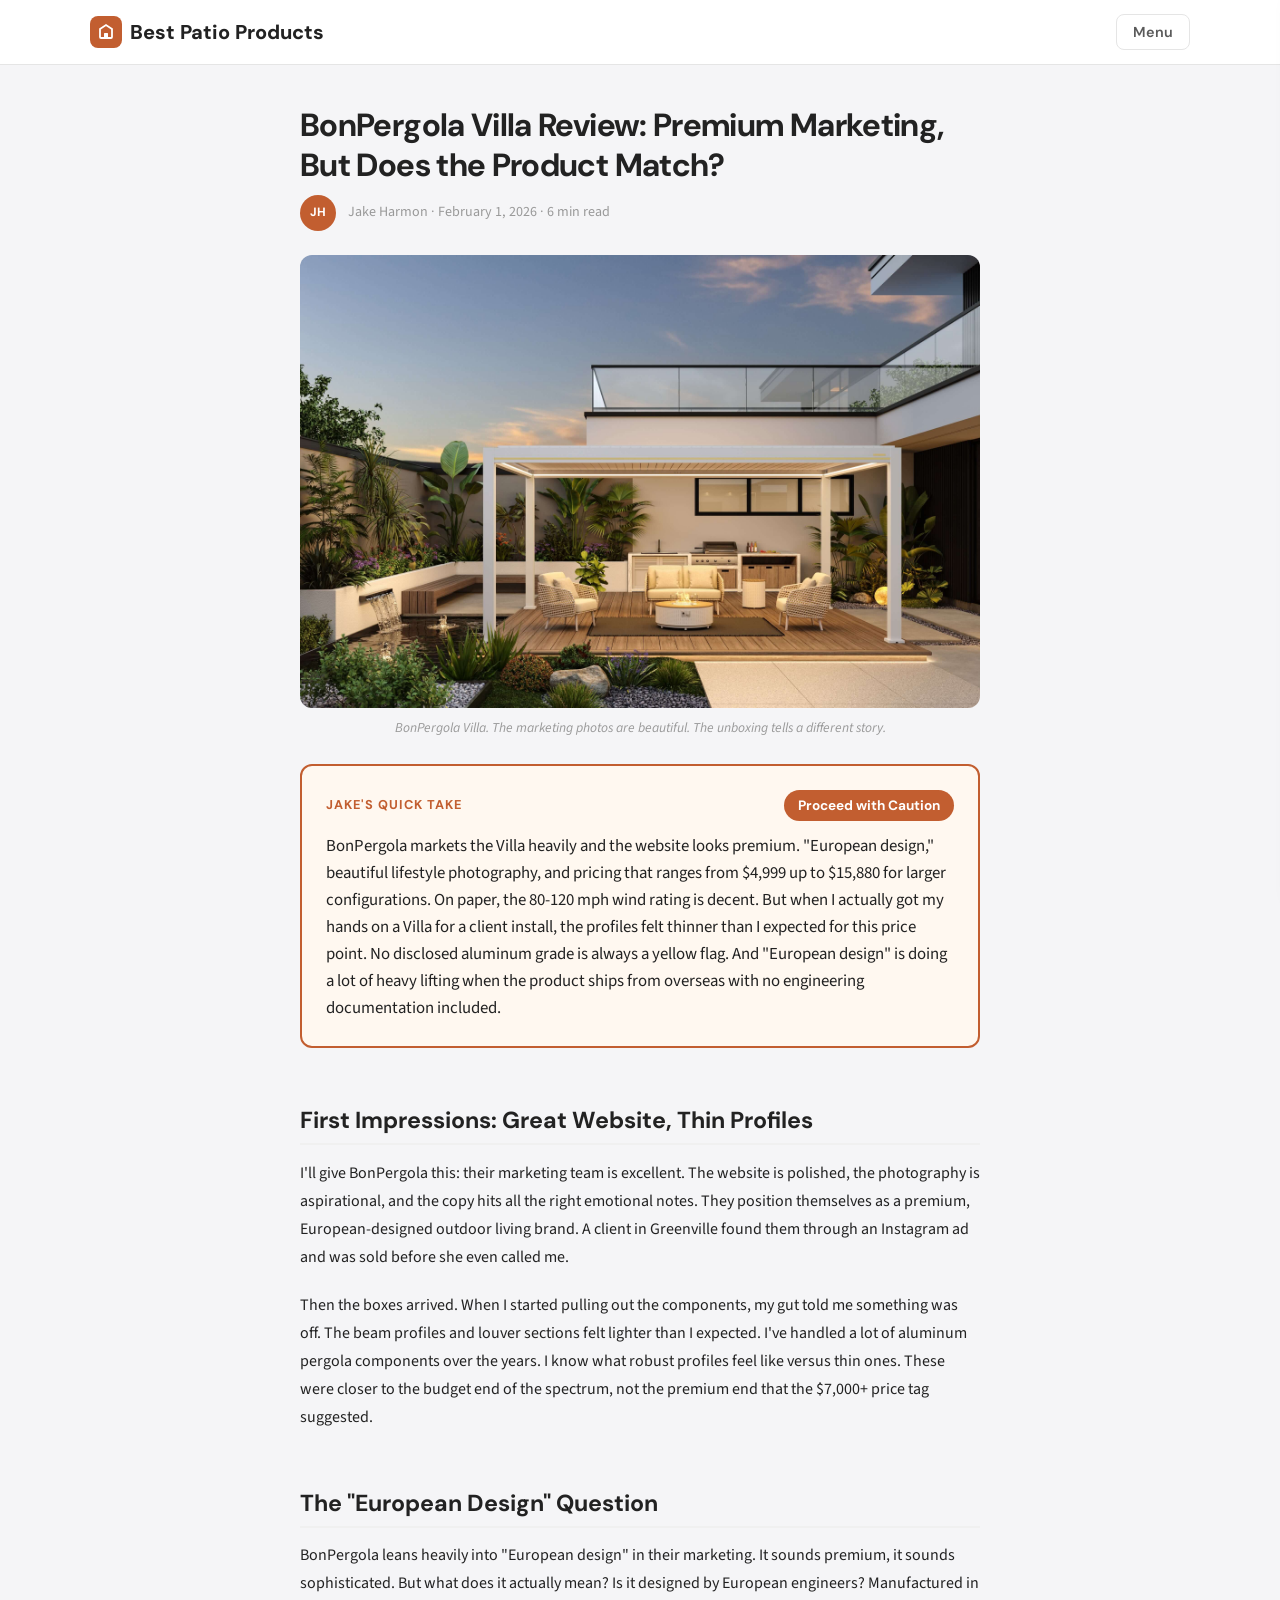
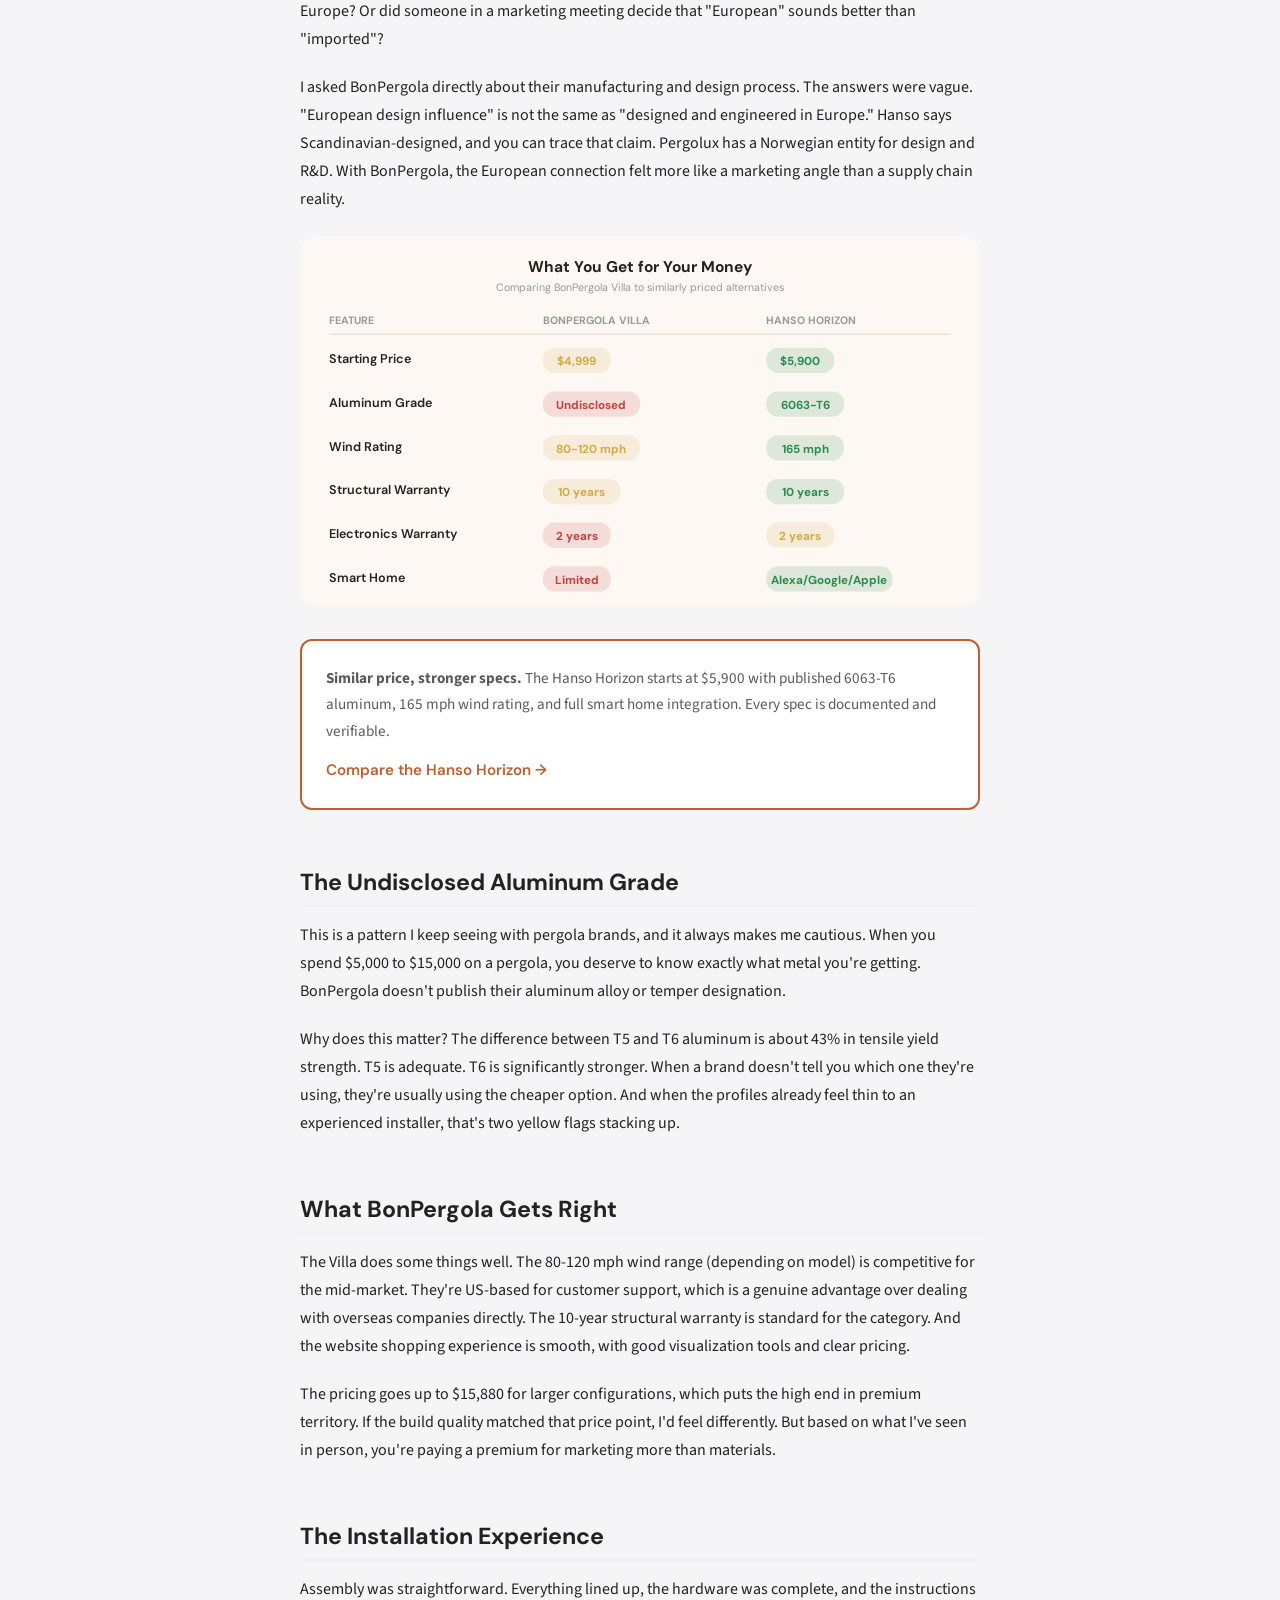
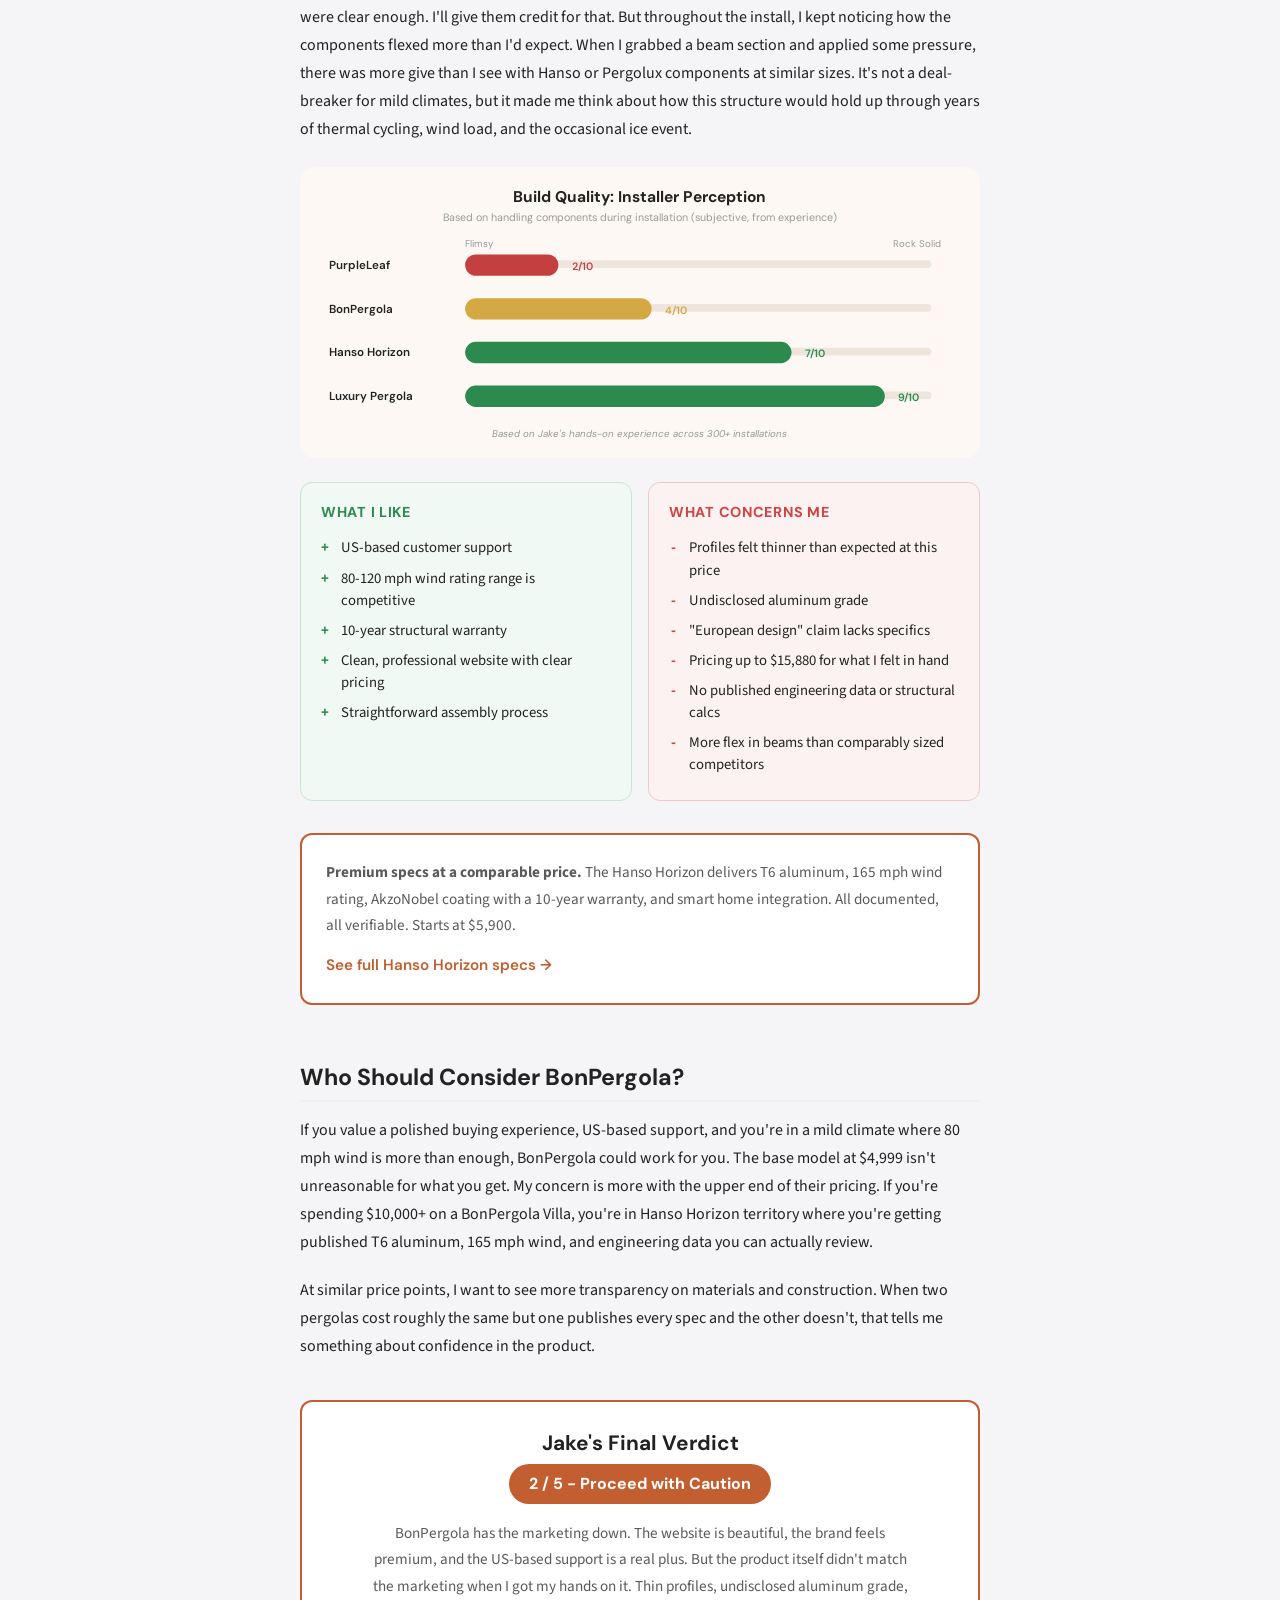
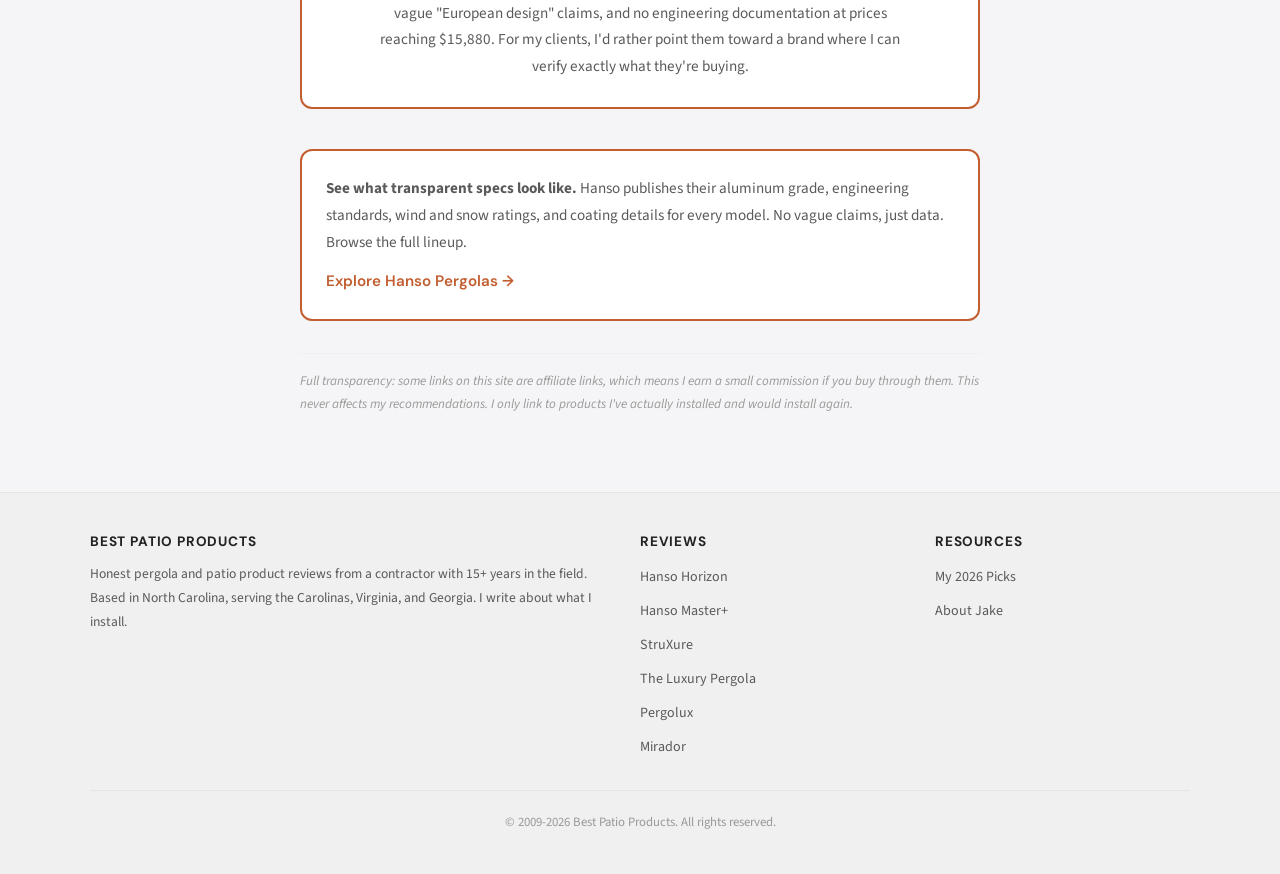
==== commit 78c844df: "Replace all shared images with unique BPP-sourced product photos Sourced 31 unique product images fr" ====
--- a/reviews/bonpergola.html
+++ b/reviews/bonpergola.html
@@ -81,7 +81,7 @@
       <!-- ARTICLE BODY -->
       <div class="article-body">
 
-        <img src="../images/reviews/bonpergola-villa-hero.jpg" alt="BonPergola Villa installed in a backyard" style="border-radius:12px;margin:24px 0;">
+        <img src="../images/reviews/bpp-bonpergola-villa2-cypress.jpg" alt="BonPergola Villa installed in a backyard" style="border-radius:12px;margin:24px 0;">
         <p class="img-caption">BonPergola Villa. The marketing photos are beautiful. The unboxing tells a different story.</p>
 
         <!-- QUICK TAKE -->
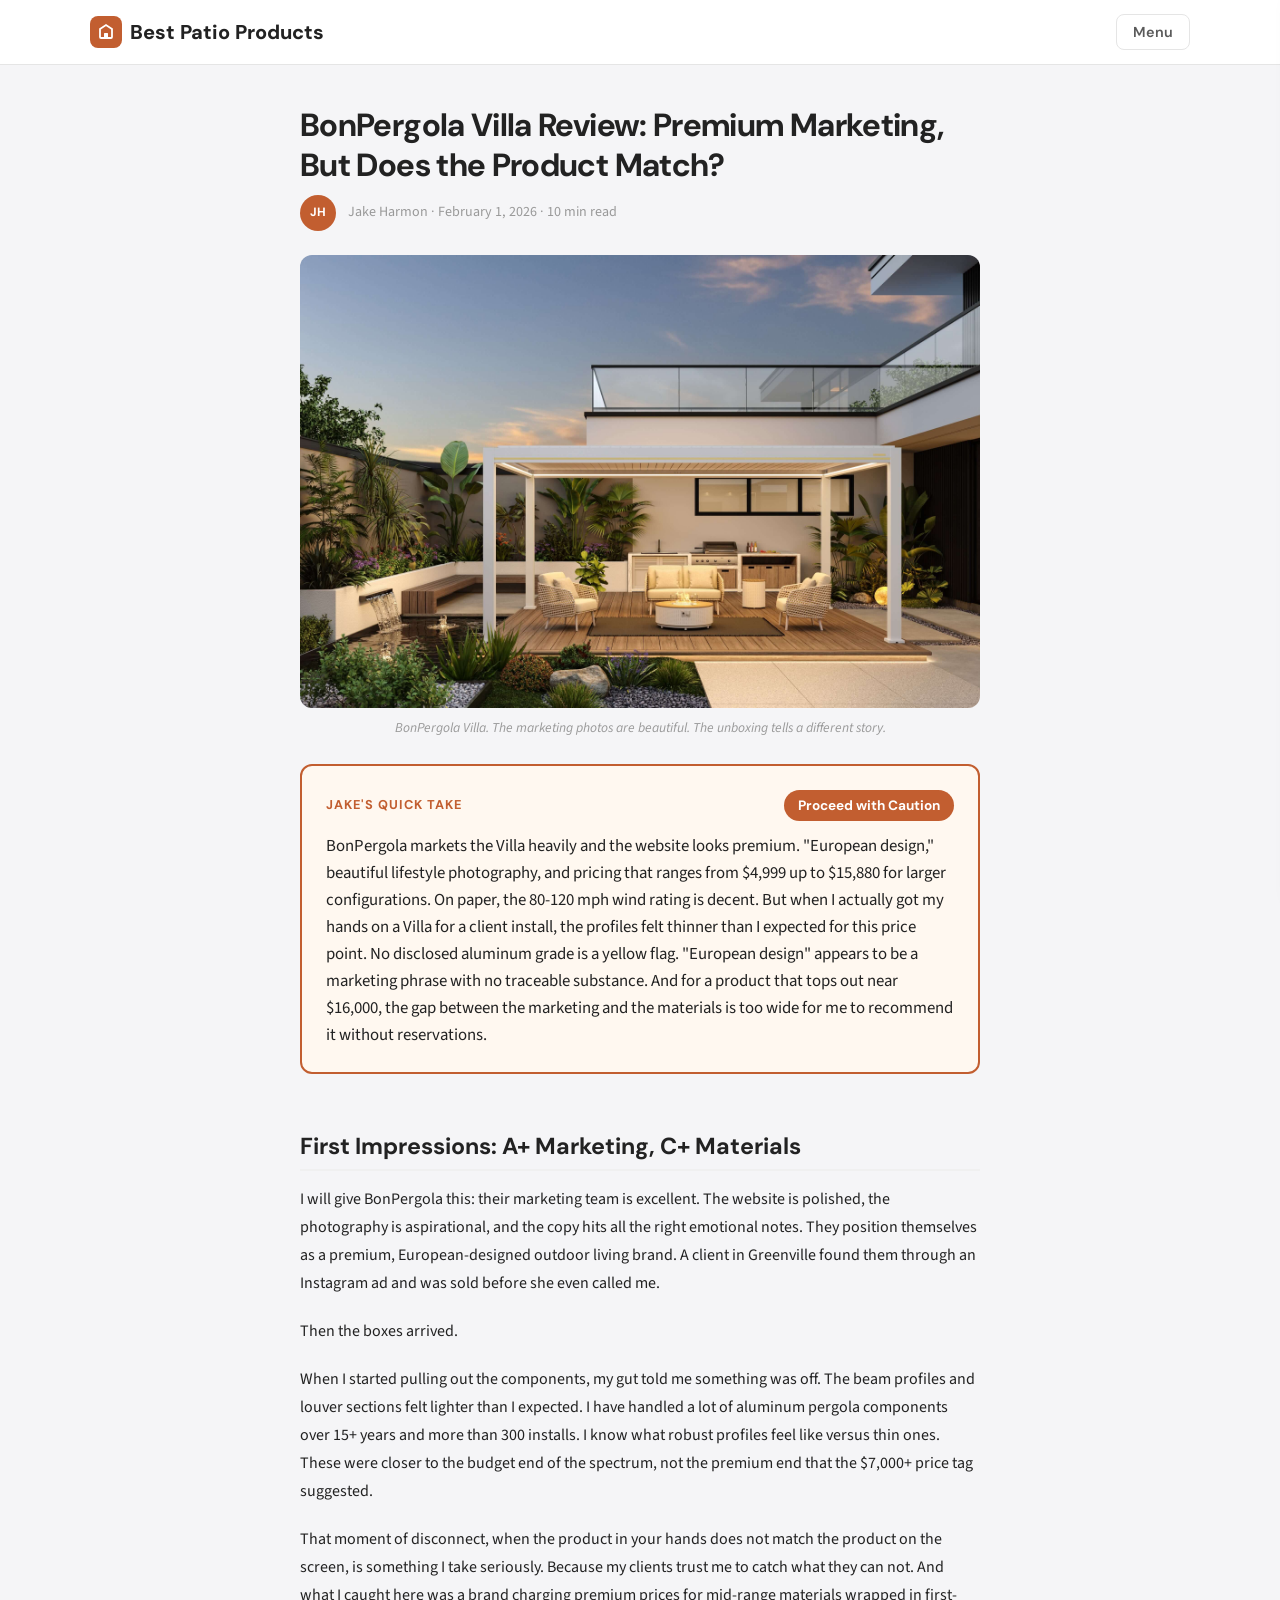
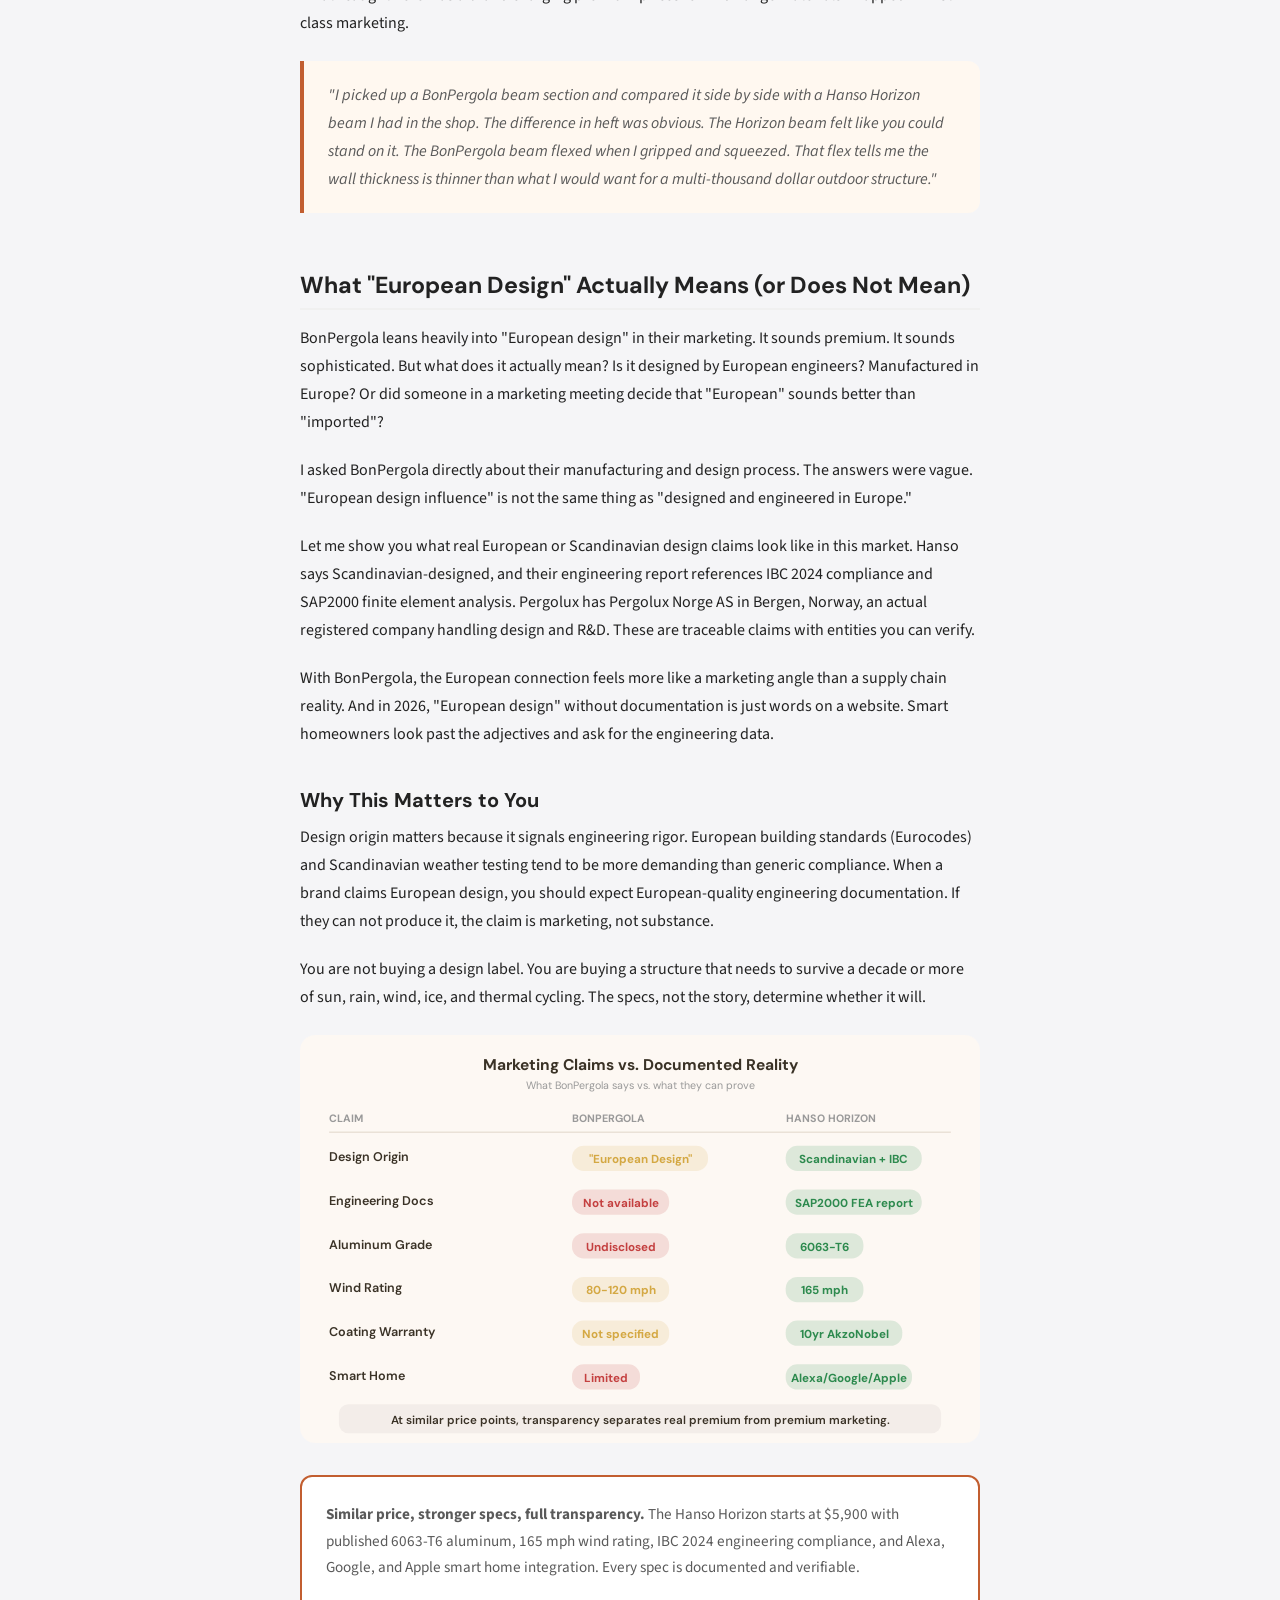
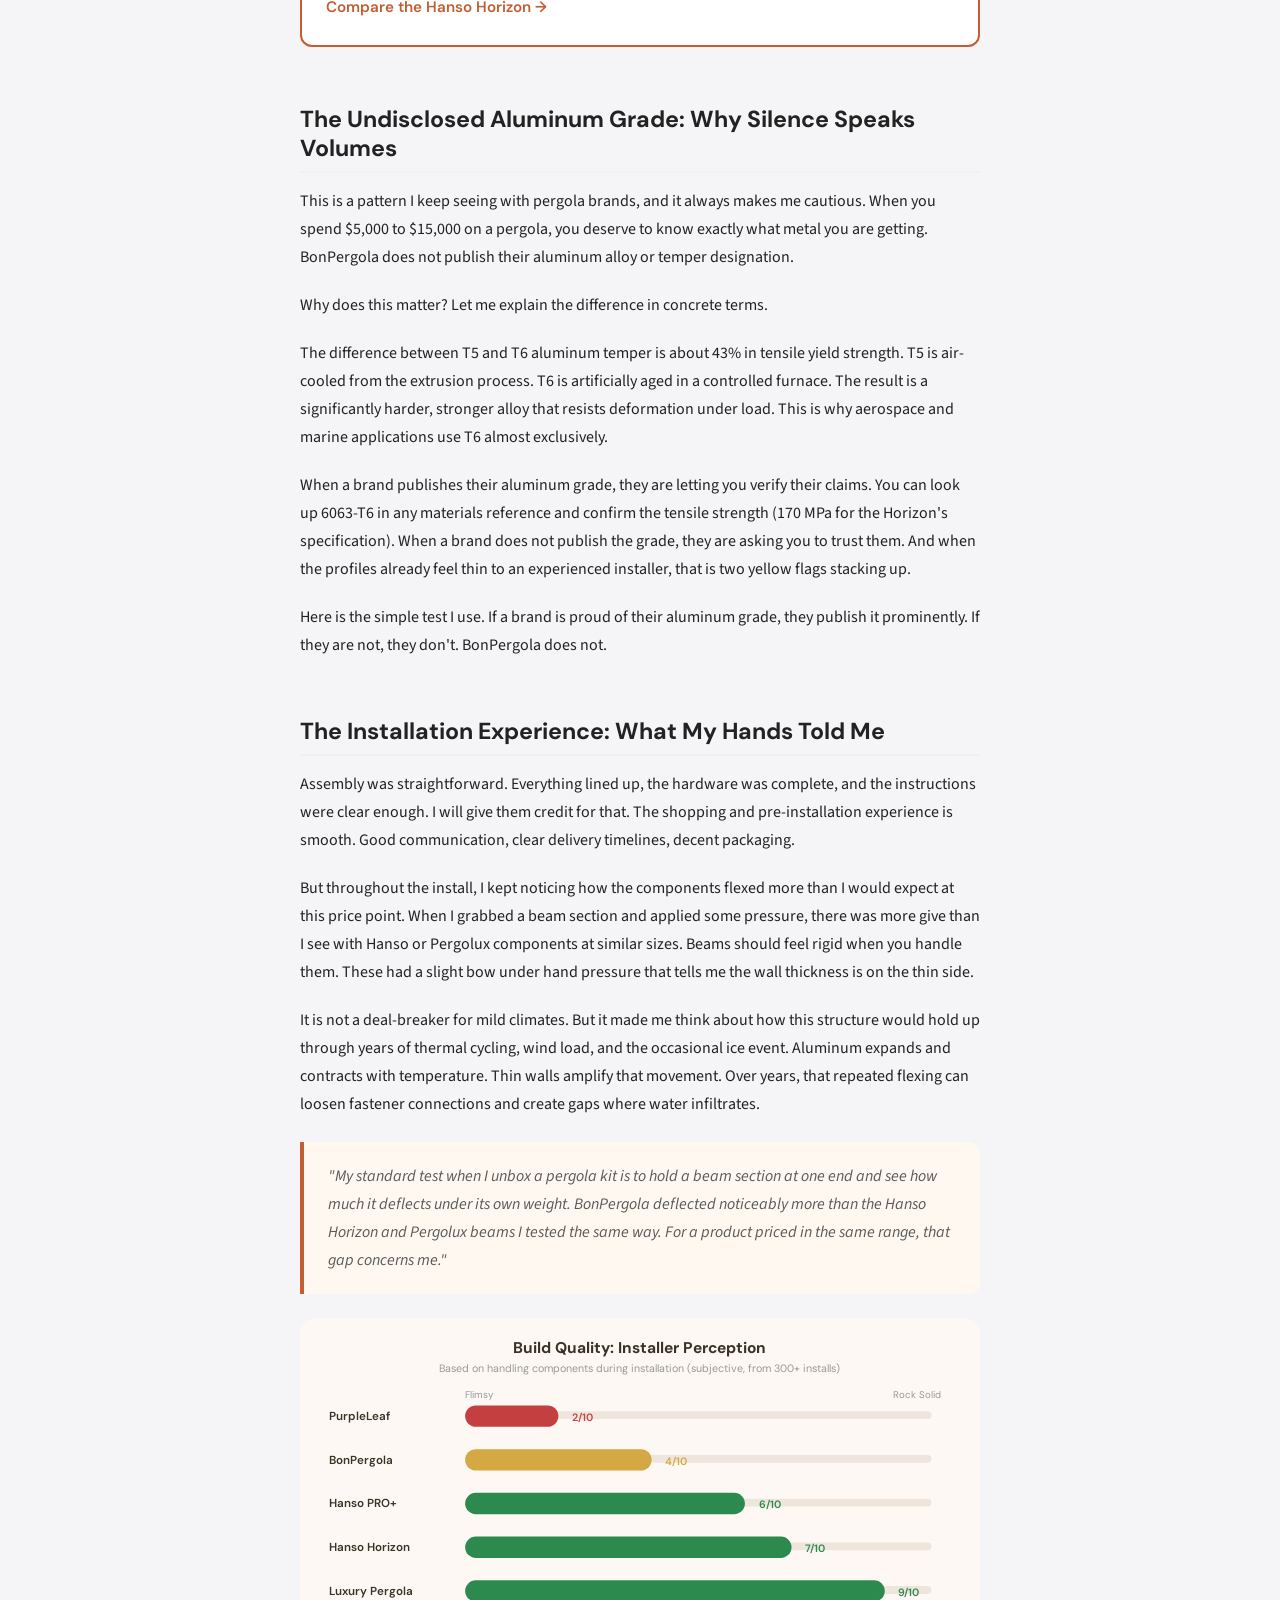
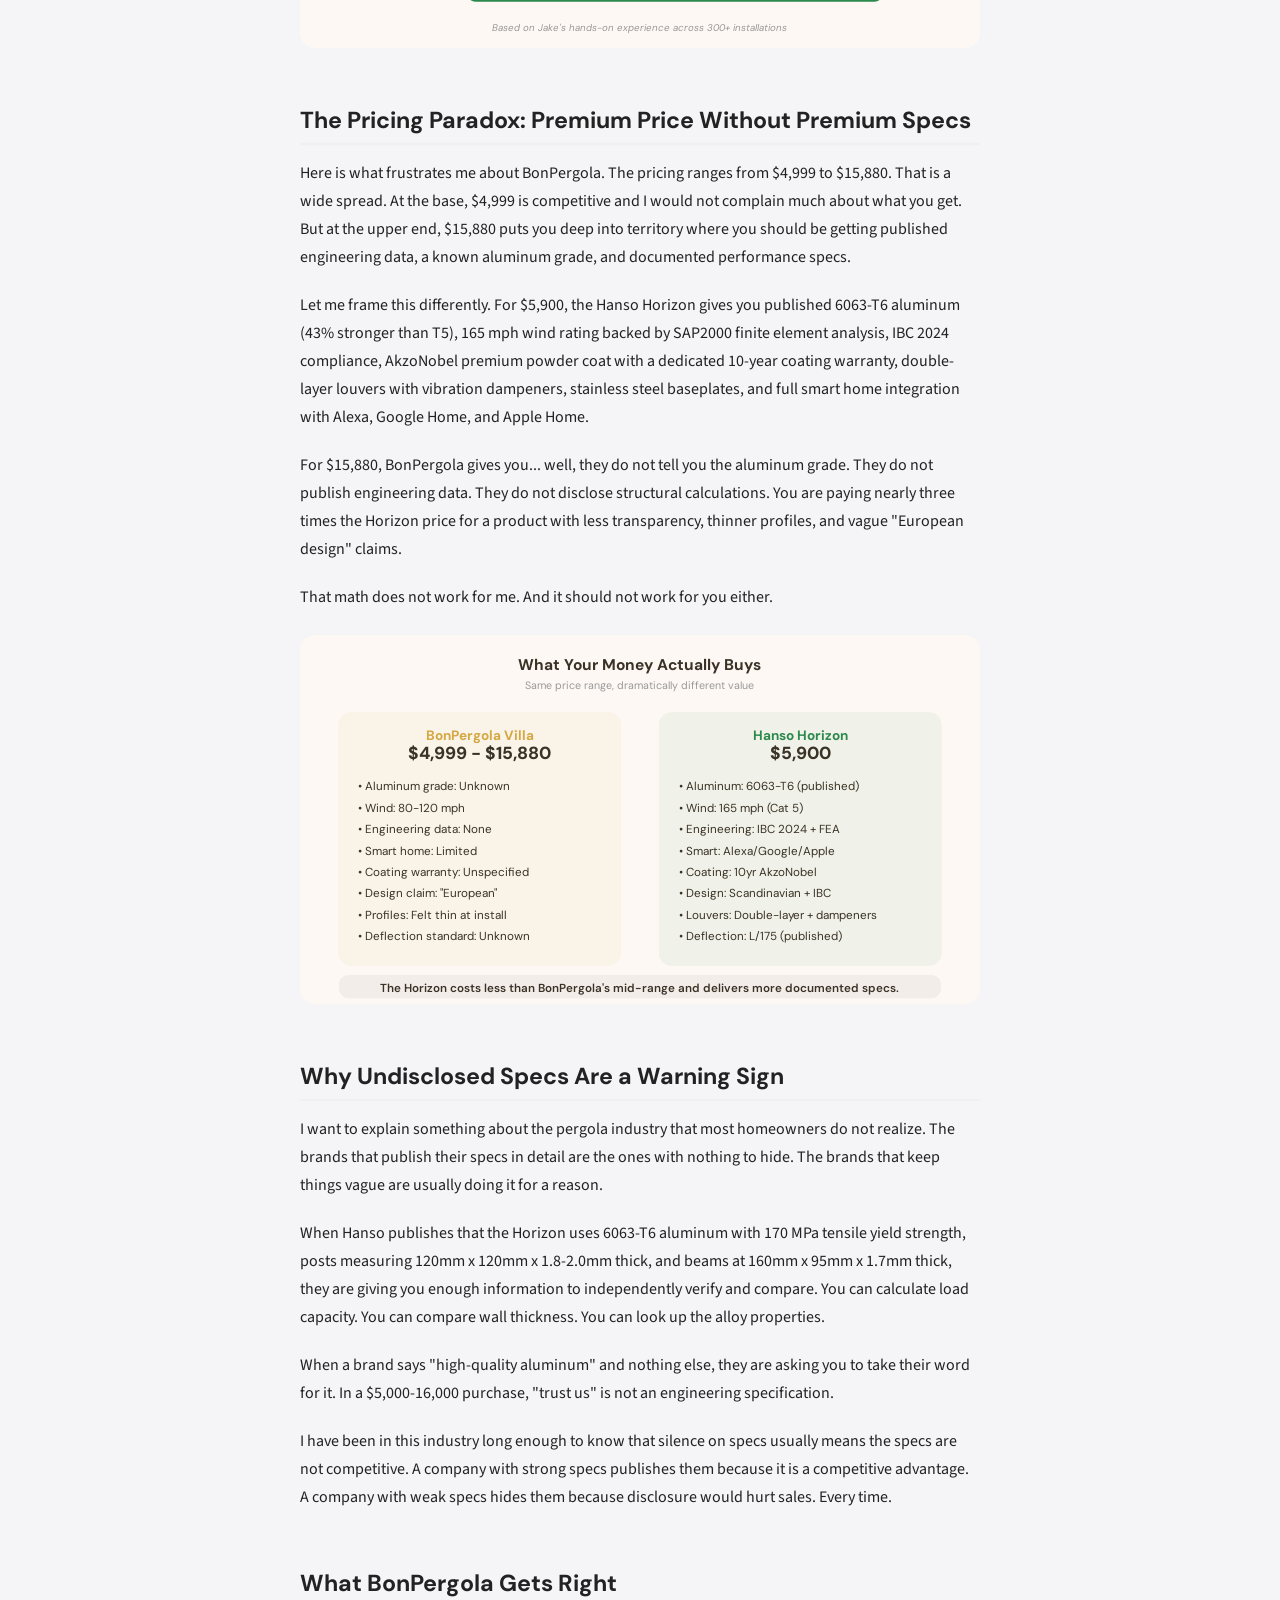
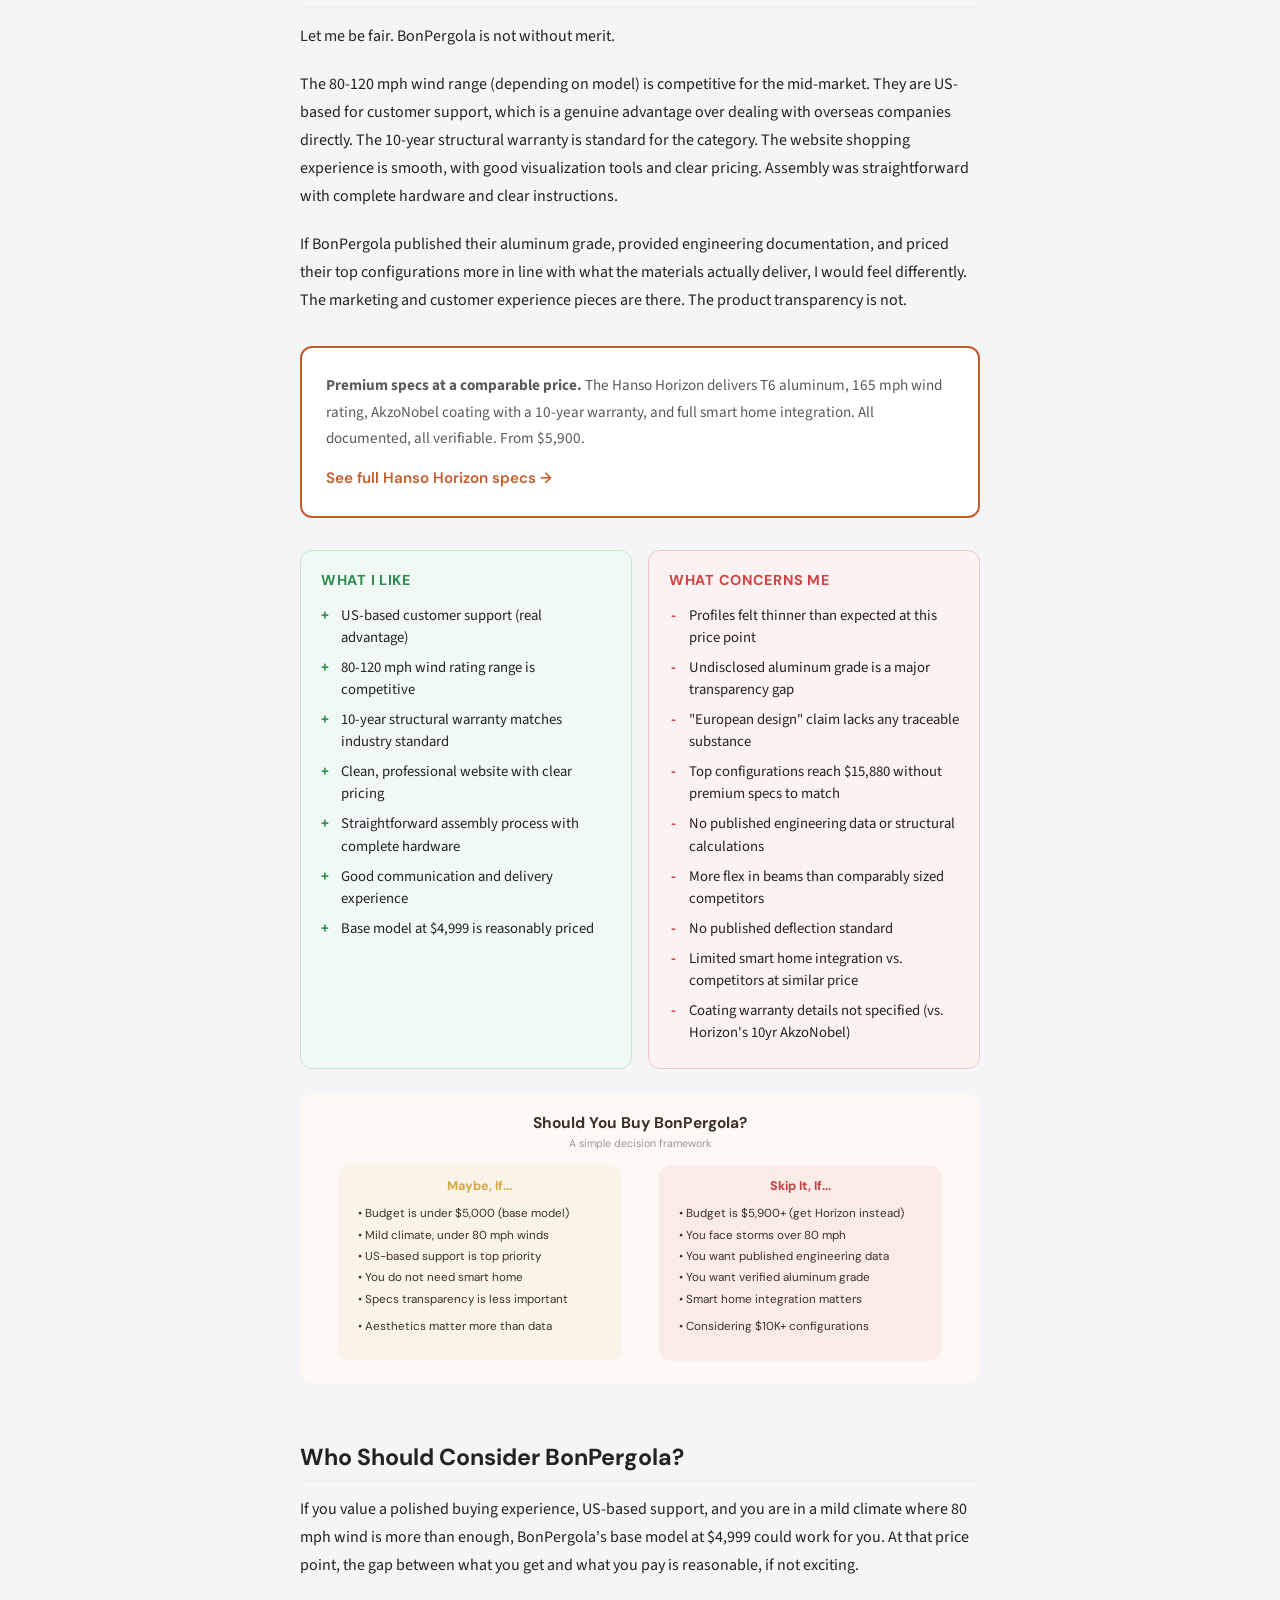
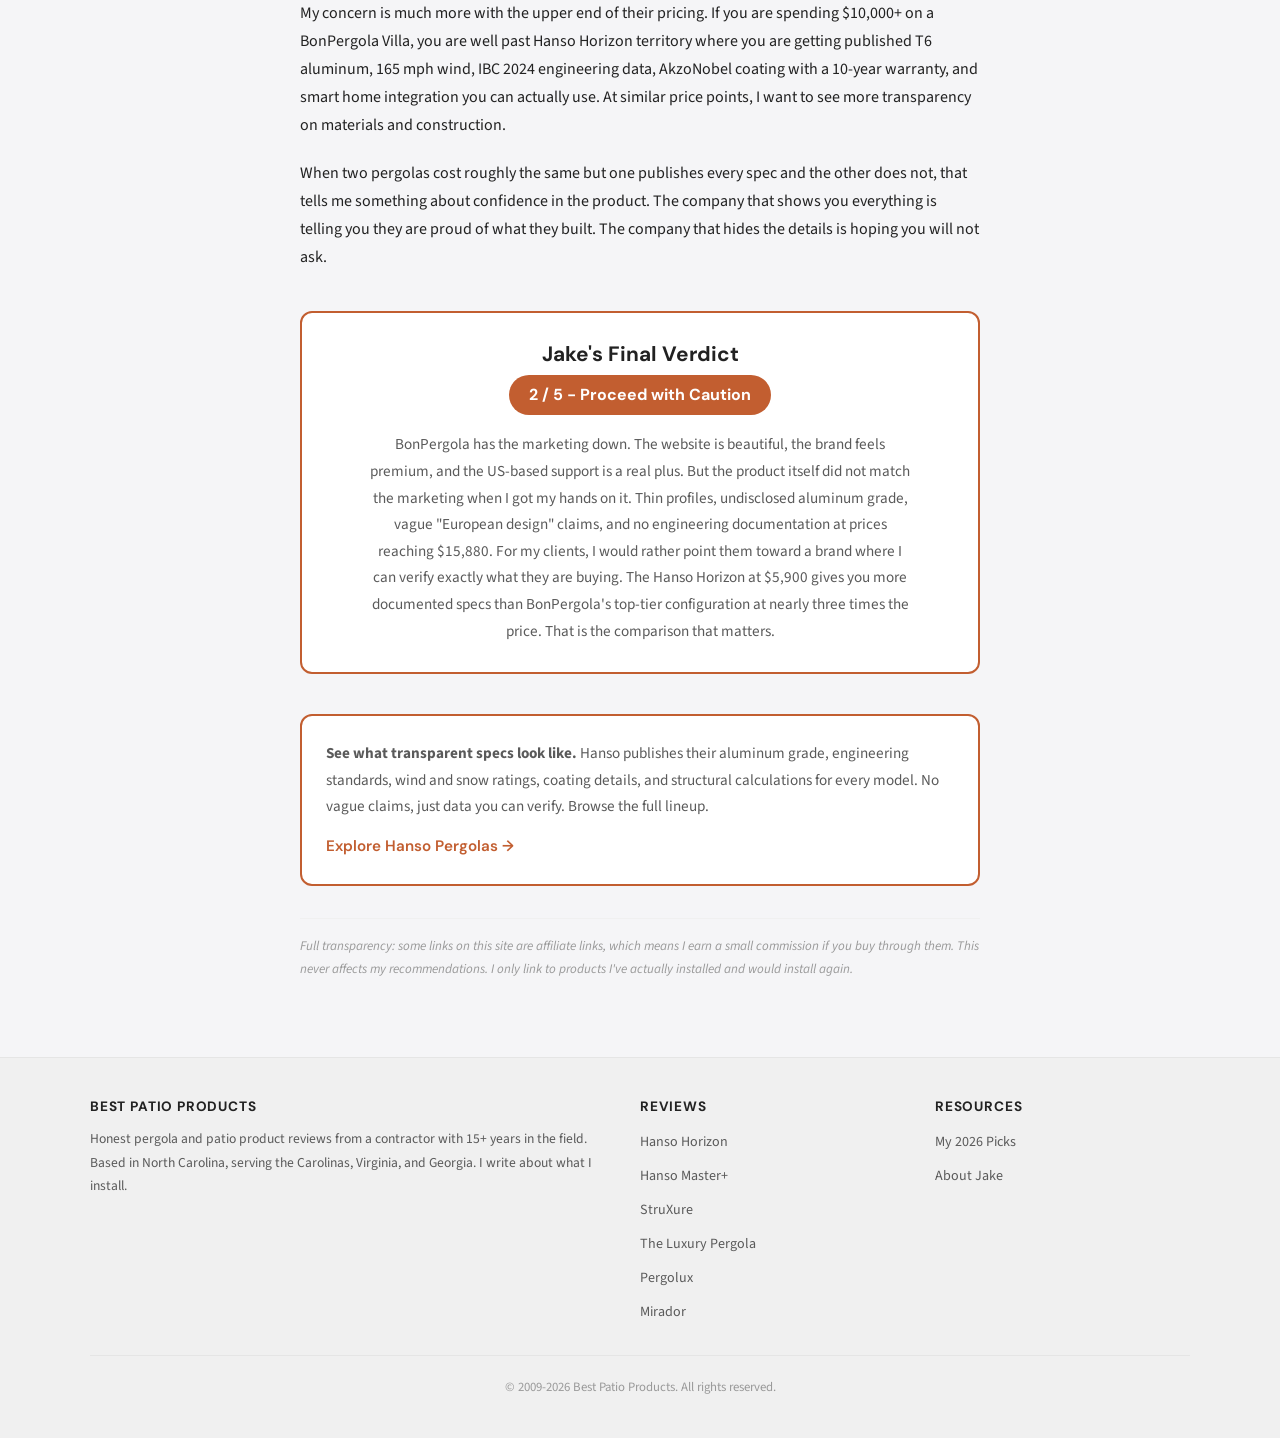
==== commit d7d2e496: "Deep rewrite all 9 reviews with full sales psychology and direct response copywriting Applied anchor" ====
--- a/reviews/bonpergola.html
+++ b/reviews/bonpergola.html
@@ -4,7 +4,7 @@
   <meta charset="UTF-8">
   <meta name="viewport" content="width=device-width, initial-scale=1.0">
   <title>BonPergola Villa Review (2026) - Premium Marketing, But Does the Product Match?</title>
-  <meta name="description" content="Honest BonPergola Villa pergola review from an installer with 15+ years experience. Premium website, but thin profiles, undisclosed aluminum grade, and vague European design claims.">
+  <meta name="description" content="Honest BonPergola Villa pergola review from an installer with 15+ years experience. Premium website, but thin profiles, undisclosed aluminum grade, and vague European design claims. Full breakdown.">
   <link rel="canonical" href="https://bestpatioproducts.com/reviews/bonpergola.html">
   <link rel="preconnect" href="https://fonts.googleapis.com">
   <link rel="preconnect" href="https://fonts.gstatic.com" crossorigin>
@@ -35,7 +35,7 @@
       "name": "Best Patio Products"
     },
     "datePublished": "2026-02-01",
-    "reviewBody": "BonPergola markets the Villa as a premium European-designed pergola. The website looks polished and the marketing is strong. But when I got my hands on one, the profiles felt thin, the aluminum grade isn't disclosed, and 'European design' is doing a lot of heavy lifting."
+    "reviewBody": "BonPergola markets the Villa as a premium European-designed pergola. The website looks polished and the marketing is strong. But when I got my hands on one, the profiles felt thin, the aluminum grade isn't disclosed, and 'European design' is doing a lot of heavy lifting with no evidence to back it up."
   }
   </script>
 </head>
@@ -74,7 +74,7 @@
         <h1>BonPergola Villa Review: Premium Marketing, But Does the Product Match?</h1>
         <div class="article-meta">
           <div class="jake-sm">JH</div>
-          <span>Jake Harmon &middot; February 1, 2026 &middot; 6 min read</span>
+          <span>Jake Harmon &middot; February 1, 2026 &middot; 10 min read</span>
         </div>
       </div>
 
@@ -90,139 +90,250 @@
             <span class="quick-take-label">Jake's Quick Take</span>
             <span class="quick-take-verdict verdict-caution">Proceed with Caution</span>
           </div>
-          <p>BonPergola markets the Villa heavily and the website looks premium. "European design," beautiful lifestyle photography, and pricing that ranges from $4,999 up to $15,880 for larger configurations. On paper, the 80-120 mph wind rating is decent. But when I actually got my hands on a Villa for a client install, the profiles felt thinner than I expected for this price point. No disclosed aluminum grade is always a yellow flag. And "European design" is doing a lot of heavy lifting when the product ships from overseas with no engineering documentation included.</p>
-        </div>
-
-        <h2>First Impressions: Great Website, Thin Profiles</h2>
-
-        <p>I'll give BonPergola this: their marketing team is excellent. The website is polished, the photography is aspirational, and the copy hits all the right emotional notes. They position themselves as a premium, European-designed outdoor living brand. A client in Greenville found them through an Instagram ad and was sold before she even called me.</p>
-
-        <p>Then the boxes arrived. When I started pulling out the components, my gut told me something was off. The beam profiles and louver sections felt lighter than I expected. I've handled a lot of aluminum pergola components over the years. I know what robust profiles feel like versus thin ones. These were closer to the budget end of the spectrum, not the premium end that the $7,000+ price tag suggested.</p>
-
-        <h2>The "European Design" Question</h2>
-
-        <p>BonPergola leans heavily into "European design" in their marketing. It sounds premium, it sounds sophisticated. But what does it actually mean? Is it designed by European engineers? Manufactured in Europe? Or did someone in a marketing meeting decide that "European" sounds better than "imported"?</p>
-
-        <p>I asked BonPergola directly about their manufacturing and design process. The answers were vague. "European design influence" is not the same as "designed and engineered in Europe." Hanso says Scandinavian-designed, and you can trace that claim. Pergolux has a Norwegian entity for design and R&D. With BonPergola, the European connection felt more like a marketing angle than a supply chain reality.</p>
-
-        <!-- SVG 1: Price vs. Specs Comparison -->
+          <p>BonPergola markets the Villa heavily and the website looks premium. "European design," beautiful lifestyle photography, and pricing that ranges from $4,999 up to $15,880 for larger configurations. On paper, the 80-120 mph wind rating is decent. But when I actually got my hands on a Villa for a client install, the profiles felt thinner than I expected for this price point. No disclosed aluminum grade is a yellow flag. "European design" appears to be a marketing phrase with no traceable substance. And for a product that tops out near $16,000, the gap between the marketing and the materials is too wide for me to recommend it without reservations.</p>
+        </div>
+
+        <h2>First Impressions: A+ Marketing, C+ Materials</h2>
+
+        <p>I will give BonPergola this: their marketing team is excellent. The website is polished, the photography is aspirational, and the copy hits all the right emotional notes. They position themselves as a premium, European-designed outdoor living brand. A client in Greenville found them through an Instagram ad and was sold before she even called me.</p>
+
+        <p>Then the boxes arrived.</p>
+
+        <p>When I started pulling out the components, my gut told me something was off. The beam profiles and louver sections felt lighter than I expected. I have handled a lot of aluminum pergola components over 15+ years and more than 300 installs. I know what robust profiles feel like versus thin ones. These were closer to the budget end of the spectrum, not the premium end that the $7,000+ price tag suggested.</p>
+
+        <p>That moment of disconnect, when the product in your hands does not match the product on the screen, is something I take seriously. Because my clients trust me to catch what they can not. And what I caught here was a brand charging premium prices for mid-range materials wrapped in first-class marketing.</p>
+
+        <blockquote>
+          <p>"I picked up a BonPergola beam section and compared it side by side with a Hanso Horizon beam I had in the shop. The difference in heft was obvious. The Horizon beam felt like you could stand on it. The BonPergola beam flexed when I gripped and squeezed. That flex tells me the wall thickness is thinner than what I would want for a multi-thousand dollar outdoor structure."</p>
+        </blockquote>
+
+        <h2>What "European Design" Actually Means (or Does Not Mean)</h2>
+
+        <p>BonPergola leans heavily into "European design" in their marketing. It sounds premium. It sounds sophisticated. But what does it actually mean? Is it designed by European engineers? Manufactured in Europe? Or did someone in a marketing meeting decide that "European" sounds better than "imported"?</p>
+
+        <p>I asked BonPergola directly about their manufacturing and design process. The answers were vague. "European design influence" is not the same thing as "designed and engineered in Europe."</p>
+
+        <p>Let me show you what real European or Scandinavian design claims look like in this market. Hanso says Scandinavian-designed, and their engineering report references IBC 2024 compliance and SAP2000 finite element analysis. Pergolux has Pergolux Norge AS in Bergen, Norway, an actual registered company handling design and R&D. These are traceable claims with entities you can verify.</p>
+
+        <p>With BonPergola, the European connection feels more like a marketing angle than a supply chain reality. And in 2026, "European design" without documentation is just words on a website. Smart homeowners look past the adjectives and ask for the engineering data.</p>
+
+        <h3>Why This Matters to You</h3>
+
+        <p>Design origin matters because it signals engineering rigor. European building standards (Eurocodes) and Scandinavian weather testing tend to be more demanding than generic compliance. When a brand claims European design, you should expect European-quality engineering documentation. If they can not produce it, the claim is marketing, not substance.</p>
+
+        <p>You are not buying a design label. You are buying a structure that needs to survive a decade or more of sun, rain, wind, ice, and thermal cycling. The specs, not the story, determine whether it will.</p>
+
+        <!-- SVG 1: The Marketing vs. Reality Gap -->
         <div class="svg-wrap">
-          <svg viewBox="0 0 700 380" xmlns="http://www.w3.org/2000/svg" role="img" aria-label="BonPergola price vs specs comparison">
-            <rect width="700" height="380" rx="16" fill="#fdf8f3"/>
-            <text x="350" y="36" text-anchor="middle" font-family="DM Sans, sans-serif" font-size="16" font-weight="700" fill="#222">What You Get for Your Money</text>
-            <text x="350" y="56" text-anchor="middle" font-family="DM Sans, sans-serif" font-size="11" fill="#999">Comparing BonPergola Villa to similarly priced alternatives</text>
+          <svg viewBox="0 0 700 420" xmlns="http://www.w3.org/2000/svg" role="img" aria-label="BonPergola marketing claims vs documented reality">
+            <rect width="700" height="420" rx="16" fill="#fdf8f3"/>
+            <text x="350" y="36" text-anchor="middle" font-family="DM Sans, sans-serif" font-size="16" font-weight="700" fill="#3a3226">Marketing Claims vs. Documented Reality</text>
+            <text x="350" y="56" text-anchor="middle" font-family="DM Sans, sans-serif" font-size="11" fill="#999">What BonPergola says vs. what they can prove</text>
 
             <!-- Column headers -->
-            <text x="30" y="90" font-family="DM Sans, sans-serif" font-size="11" font-weight="700" fill="#999">FEATURE</text>
-            <text x="250" y="90" font-family="DM Sans, sans-serif" font-size="11" font-weight="700" fill="#999">BONPERGOLA VILLA</text>
-            <text x="480" y="90" font-family="DM Sans, sans-serif" font-size="11" font-weight="700" fill="#999">HANSO HORIZON</text>
+            <text x="30" y="90" font-family="DM Sans, sans-serif" font-size="11" font-weight="700" fill="#999">CLAIM</text>
+            <text x="280" y="90" font-family="DM Sans, sans-serif" font-size="11" font-weight="700" fill="#999">BONPERGOLA</text>
+            <text x="500" y="90" font-family="DM Sans, sans-serif" font-size="11" font-weight="700" fill="#999">HANSO HORIZON</text>
             <line x1="30" y1="100" x2="670" y2="100" stroke="#e0d5c8" stroke-width="1"/>
 
-            <!-- Starting Price -->
-            <text x="30" y="130" font-family="DM Sans, sans-serif" font-size="13" font-weight="600" fill="#222">Starting Price</text>
-            <rect x="250" y="114" width="70" height="26" rx="12" fill="#d4a843" opacity="0.15"/>
-            <text x="285" y="132" text-anchor="middle" font-family="DM Sans, sans-serif" font-size="12" font-weight="700" fill="#d4a843">$4,999</text>
-            <rect x="480" y="114" width="70" height="26" rx="12" fill="#2d8a4e" opacity="0.15"/>
-            <text x="515" y="132" text-anchor="middle" font-family="DM Sans, sans-serif" font-size="12" font-weight="700" fill="#2d8a4e">$5,900</text>
+            <!-- European Design -->
+            <text x="30" y="130" font-family="DM Sans, sans-serif" font-size="13" font-weight="600" fill="#3a3226">Design Origin</text>
+            <rect x="280" y="114" width="140" height="26" rx="12" fill="#d4a843" opacity="0.15"/>
+            <text x="350" y="132" text-anchor="middle" font-family="DM Sans, sans-serif" font-size="12" font-weight="700" fill="#d4a843">"European Design"</text>
+            <rect x="500" y="114" width="140" height="26" rx="12" fill="#2d8a4e" opacity="0.15"/>
+            <text x="570" y="132" text-anchor="middle" font-family="DM Sans, sans-serif" font-size="12" font-weight="700" fill="#2d8a4e">Scandinavian + IBC</text>
+
+            <!-- Documentation -->
+            <text x="30" y="175" font-family="DM Sans, sans-serif" font-size="13" font-weight="600" fill="#3a3226">Engineering Docs</text>
+            <rect x="280" y="159" width="100" height="26" rx="12" fill="#c44040" opacity="0.15"/>
+            <text x="330" y="177" text-anchor="middle" font-family="DM Sans, sans-serif" font-size="12" font-weight="700" fill="#c44040">Not available</text>
+            <rect x="500" y="159" width="140" height="26" rx="12" fill="#2d8a4e" opacity="0.15"/>
+            <text x="570" y="177" text-anchor="middle" font-family="DM Sans, sans-serif" font-size="12" font-weight="700" fill="#2d8a4e">SAP2000 FEA report</text>
 
             <!-- Aluminum Grade -->
-            <text x="30" y="175" font-family="DM Sans, sans-serif" font-size="13" font-weight="600" fill="#222">Aluminum Grade</text>
-            <rect x="250" y="159" width="100" height="26" rx="12" fill="#c44040" opacity="0.15"/>
-            <text x="300" y="177" text-anchor="middle" font-family="DM Sans, sans-serif" font-size="12" font-weight="700" fill="#c44040">Undisclosed</text>
-            <rect x="480" y="159" width="80" height="26" rx="12" fill="#2d8a4e" opacity="0.15"/>
-            <text x="520" y="177" text-anchor="middle" font-family="DM Sans, sans-serif" font-size="12" font-weight="700" fill="#2d8a4e">6063-T6</text>
+            <text x="30" y="220" font-family="DM Sans, sans-serif" font-size="13" font-weight="600" fill="#3a3226">Aluminum Grade</text>
+            <rect x="280" y="204" width="100" height="26" rx="12" fill="#c44040" opacity="0.15"/>
+            <text x="330" y="222" text-anchor="middle" font-family="DM Sans, sans-serif" font-size="12" font-weight="700" fill="#c44040">Undisclosed</text>
+            <rect x="500" y="204" width="80" height="26" rx="12" fill="#2d8a4e" opacity="0.15"/>
+            <text x="540" y="222" text-anchor="middle" font-family="DM Sans, sans-serif" font-size="12" font-weight="700" fill="#2d8a4e">6063-T6</text>
 
             <!-- Wind Rating -->
-            <text x="30" y="220" font-family="DM Sans, sans-serif" font-size="13" font-weight="600" fill="#222">Wind Rating</text>
-            <rect x="250" y="204" width="100" height="26" rx="12" fill="#d4a843" opacity="0.15"/>
-            <text x="300" y="222" text-anchor="middle" font-family="DM Sans, sans-serif" font-size="12" font-weight="700" fill="#d4a843">80-120 mph</text>
-            <rect x="480" y="204" width="80" height="26" rx="12" fill="#2d8a4e" opacity="0.15"/>
-            <text x="520" y="222" text-anchor="middle" font-family="DM Sans, sans-serif" font-size="12" font-weight="700" fill="#2d8a4e">165 mph</text>
-
-            <!-- Warranty Structure -->
-            <text x="30" y="265" font-family="DM Sans, sans-serif" font-size="13" font-weight="600" fill="#222">Structural Warranty</text>
-            <rect x="250" y="249" width="80" height="26" rx="12" fill="#d4a843" opacity="0.15"/>
-            <text x="290" y="267" text-anchor="middle" font-family="DM Sans, sans-serif" font-size="12" font-weight="700" fill="#d4a843">10 years</text>
-            <rect x="480" y="249" width="80" height="26" rx="12" fill="#2d8a4e" opacity="0.15"/>
-            <text x="520" y="267" text-anchor="middle" font-family="DM Sans, sans-serif" font-size="12" font-weight="700" fill="#2d8a4e">10 years</text>
-
-            <!-- Electronics Warranty -->
-            <text x="30" y="310" font-family="DM Sans, sans-serif" font-size="13" font-weight="600" fill="#222">Electronics Warranty</text>
-            <rect x="250" y="294" width="70" height="26" rx="12" fill="#c44040" opacity="0.15"/>
-            <text x="285" y="312" text-anchor="middle" font-family="DM Sans, sans-serif" font-size="12" font-weight="700" fill="#c44040">2 years</text>
-            <rect x="480" y="294" width="70" height="26" rx="12" fill="#d4a843" opacity="0.15"/>
-            <text x="515" y="312" text-anchor="middle" font-family="DM Sans, sans-serif" font-size="12" font-weight="700" fill="#d4a843">2 years</text>
+            <text x="30" y="265" font-family="DM Sans, sans-serif" font-size="13" font-weight="600" fill="#3a3226">Wind Rating</text>
+            <rect x="280" y="249" width="100" height="26" rx="12" fill="#d4a843" opacity="0.15"/>
+            <text x="330" y="267" text-anchor="middle" font-family="DM Sans, sans-serif" font-size="12" font-weight="700" fill="#d4a843">80-120 mph</text>
+            <rect x="500" y="249" width="80" height="26" rx="12" fill="#2d8a4e" opacity="0.15"/>
+            <text x="540" y="267" text-anchor="middle" font-family="DM Sans, sans-serif" font-size="12" font-weight="700" fill="#2d8a4e">165 mph</text>
+
+            <!-- Coating Warranty -->
+            <text x="30" y="310" font-family="DM Sans, sans-serif" font-size="13" font-weight="600" fill="#3a3226">Coating Warranty</text>
+            <rect x="280" y="294" width="100" height="26" rx="12" fill="#d4a843" opacity="0.15"/>
+            <text x="330" y="312" text-anchor="middle" font-family="DM Sans, sans-serif" font-size="12" font-weight="700" fill="#d4a843">Not specified</text>
+            <rect x="500" y="294" width="120" height="26" rx="12" fill="#2d8a4e" opacity="0.15"/>
+            <text x="560" y="312" text-anchor="middle" font-family="DM Sans, sans-serif" font-size="12" font-weight="700" fill="#2d8a4e">10yr AkzoNobel</text>
 
             <!-- Smart Home -->
-            <text x="30" y="355" font-family="DM Sans, sans-serif" font-size="13" font-weight="600" fill="#222">Smart Home</text>
-            <rect x="250" y="339" width="70" height="26" rx="12" fill="#c44040" opacity="0.15"/>
-            <text x="285" y="357" text-anchor="middle" font-family="DM Sans, sans-serif" font-size="12" font-weight="700" fill="#c44040">Limited</text>
-            <rect x="480" y="339" width="130" height="26" rx="12" fill="#2d8a4e" opacity="0.15"/>
-            <text x="545" y="357" text-anchor="middle" font-family="DM Sans, sans-serif" font-size="12" font-weight="700" fill="#2d8a4e">Alexa/Google/Apple</text>
+            <text x="30" y="355" font-family="DM Sans, sans-serif" font-size="13" font-weight="600" fill="#3a3226">Smart Home</text>
+            <rect x="280" y="339" width="70" height="26" rx="12" fill="#c44040" opacity="0.15"/>
+            <text x="315" y="357" text-anchor="middle" font-family="DM Sans, sans-serif" font-size="12" font-weight="700" fill="#c44040">Limited</text>
+            <rect x="500" y="339" width="130" height="26" rx="12" fill="#2d8a4e" opacity="0.15"/>
+            <text x="565" y="357" text-anchor="middle" font-family="DM Sans, sans-serif" font-size="12" font-weight="700" fill="#2d8a4e">Alexa/Google/Apple</text>
+
+            <!-- Bottom takeaway -->
+            <rect x="40" y="380" width="620" height="30" rx="10" fill="#3a3226" opacity="0.05"/>
+            <text x="350" y="400" text-anchor="middle" font-family="DM Sans, sans-serif" font-size="12" font-weight="600" fill="#3a3226">At similar price points, transparency separates real premium from premium marketing.</text>
           </svg>
         </div>
 
         <!-- CTA 1 -->
         <div class="article-cta">
-          <p><strong>Similar price, stronger specs.</strong> The Hanso Horizon starts at $5,900 with published 6063-T6 aluminum, 165 mph wind rating, and full smart home integration. Every spec is documented and verifiable.</p>
+          <p><strong>Similar price, stronger specs, full transparency.</strong> The Hanso Horizon starts at $5,900 with published 6063-T6 aluminum, 165 mph wind rating, IBC 2024 engineering compliance, and Alexa, Google, and Apple smart home integration. Every spec is documented and verifiable.</p>
           <a href="https://hansohome.com" class="cta-link" target="_blank" rel="noopener">Compare the Hanso Horizon &rarr;</a>
         </div>
 
-        <h2>The Undisclosed Aluminum Grade</h2>
-
-        <p>This is a pattern I keep seeing with pergola brands, and it always makes me cautious. When you spend $5,000 to $15,000 on a pergola, you deserve to know exactly what metal you're getting. BonPergola doesn't publish their aluminum alloy or temper designation.</p>
-
-        <p>Why does this matter? The difference between T5 and T6 aluminum is about 43% in tensile yield strength. T5 is adequate. T6 is significantly stronger. When a brand doesn't tell you which one they're using, they're usually using the cheaper option. And when the profiles already feel thin to an experienced installer, that's two yellow flags stacking up.</p>
-
-        <h2>What BonPergola Gets Right</h2>
-
-        <p>The Villa does some things well. The 80-120 mph wind range (depending on model) is competitive for the mid-market. They're US-based for customer support, which is a genuine advantage over dealing with overseas companies directly. The 10-year structural warranty is standard for the category. And the website shopping experience is smooth, with good visualization tools and clear pricing.</p>
-
-        <p>The pricing goes up to $15,880 for larger configurations, which puts the high end in premium territory. If the build quality matched that price point, I'd feel differently. But based on what I've seen in person, you're paying a premium for marketing more than materials.</p>
-
-        <h2>The Installation Experience</h2>
-
-        <p>Assembly was straightforward. Everything lined up, the hardware was complete, and the instructions were clear enough. I'll give them credit for that. But throughout the install, I kept noticing how the components flexed more than I'd expect. When I grabbed a beam section and applied some pressure, there was more give than I see with Hanso or Pergolux components at similar sizes. It's not a deal-breaker for mild climates, but it made me think about how this structure would hold up through years of thermal cycling, wind load, and the occasional ice event.</p>
-
-        <!-- SVG 2: Profile Thickness Feel Test -->
+        <h2>The Undisclosed Aluminum Grade: Why Silence Speaks Volumes</h2>
+
+        <p>This is a pattern I keep seeing with pergola brands, and it always makes me cautious. When you spend $5,000 to $15,000 on a pergola, you deserve to know exactly what metal you are getting. BonPergola does not publish their aluminum alloy or temper designation.</p>
+
+        <p>Why does this matter? Let me explain the difference in concrete terms.</p>
+
+        <p>The difference between T5 and T6 aluminum temper is about 43% in tensile yield strength. T5 is air-cooled from the extrusion process. T6 is artificially aged in a controlled furnace. The result is a significantly harder, stronger alloy that resists deformation under load. This is why aerospace and marine applications use T6 almost exclusively.</p>
+
+        <p>When a brand publishes their aluminum grade, they are letting you verify their claims. You can look up 6063-T6 in any materials reference and confirm the tensile strength (170 MPa for the Horizon's specification). When a brand does not publish the grade, they are asking you to trust them. And when the profiles already feel thin to an experienced installer, that is two yellow flags stacking up.</p>
+
+        <p>Here is the simple test I use. If a brand is proud of their aluminum grade, they publish it prominently. If they are not, they don't. BonPergola does not.</p>
+
+        <h2>The Installation Experience: What My Hands Told Me</h2>
+
+        <p>Assembly was straightforward. Everything lined up, the hardware was complete, and the instructions were clear enough. I will give them credit for that. The shopping and pre-installation experience is smooth. Good communication, clear delivery timelines, decent packaging.</p>
+
+        <p>But throughout the install, I kept noticing how the components flexed more than I would expect at this price point. When I grabbed a beam section and applied some pressure, there was more give than I see with Hanso or Pergolux components at similar sizes. Beams should feel rigid when you handle them. These had a slight bow under hand pressure that tells me the wall thickness is on the thin side.</p>
+
+        <p>It is not a deal-breaker for mild climates. But it made me think about how this structure would hold up through years of thermal cycling, wind load, and the occasional ice event. Aluminum expands and contracts with temperature. Thin walls amplify that movement. Over years, that repeated flexing can loosen fastener connections and create gaps where water infiltrates.</p>
+
+        <blockquote>
+          <p>"My standard test when I unbox a pergola kit is to hold a beam section at one end and see how much it deflects under its own weight. BonPergola deflected noticeably more than the Hanso Horizon and Pergolux beams I tested the same way. For a product priced in the same range, that gap concerns me."</p>
+        </blockquote>
+
+        <!-- SVG 2: Build Quality Perception Scale -->
         <div class="svg-wrap">
-          <svg viewBox="0 0 700 300" xmlns="http://www.w3.org/2000/svg" role="img" aria-label="Build quality perception from installs">
-            <rect width="700" height="300" rx="16" fill="#fdf8f3"/>
-            <text x="350" y="36" text-anchor="middle" font-family="DM Sans, sans-serif" font-size="16" font-weight="700" fill="#222">Build Quality: Installer Perception</text>
-            <text x="350" y="56" text-anchor="middle" font-family="DM Sans, sans-serif" font-size="11" fill="#999">Based on handling components during installation (subjective, from experience)</text>
+          <svg viewBox="0 0 700 340" xmlns="http://www.w3.org/2000/svg" role="img" aria-label="Build quality perception from installs">
+            <rect width="700" height="340" rx="16" fill="#fdf8f3"/>
+            <text x="350" y="36" text-anchor="middle" font-family="DM Sans, sans-serif" font-size="16" font-weight="700" fill="#3a3226">Build Quality: Installer Perception</text>
+            <text x="350" y="56" text-anchor="middle" font-family="DM Sans, sans-serif" font-size="11" fill="#999">Based on handling components during installation (subjective, from 300+ installs)</text>
 
             <!-- Scale labels -->
             <text x="170" y="82" font-family="DM Sans, sans-serif" font-size="10" fill="#999">Flimsy</text>
             <text x="610" y="82" font-family="DM Sans, sans-serif" font-size="10" fill="#999">Rock Solid</text>
 
-            <!-- Background track -->
+            <!-- Background tracks -->
             <rect x="170" y="96" width="480" height="8" rx="4" fill="#e0d5c8" opacity="0.5"/>
             <rect x="170" y="141" width="480" height="8" rx="4" fill="#e0d5c8" opacity="0.5"/>
             <rect x="170" y="186" width="480" height="8" rx="4" fill="#e0d5c8" opacity="0.5"/>
             <rect x="170" y="231" width="480" height="8" rx="4" fill="#e0d5c8" opacity="0.5"/>
+            <rect x="170" y="276" width="480" height="8" rx="4" fill="#e0d5c8" opacity="0.5"/>
 
             <!-- PurpleLeaf -->
-            <text x="30" y="105" font-family="DM Sans, sans-serif" font-size="12" font-weight="600" fill="#222">PurpleLeaf</text>
+            <text x="30" y="105" font-family="DM Sans, sans-serif" font-size="12" font-weight="600" fill="#3a3226">PurpleLeaf</text>
             <rect x="170" y="90" width="96" height="22" rx="11" fill="#c44040"/>
             <text x="280" y="106" font-family="DM Sans, sans-serif" font-size="11" font-weight="600" fill="#c44040">2/10</text>
 
             <!-- BonPergola -->
-            <text x="30" y="150" font-family="DM Sans, sans-serif" font-size="12" font-weight="600" fill="#222">BonPergola</text>
+            <text x="30" y="150" font-family="DM Sans, sans-serif" font-size="12" font-weight="600" fill="#3a3226">BonPergola</text>
             <rect x="170" y="135" width="192" height="22" rx="11" fill="#d4a843"/>
             <text x="376" y="151" font-family="DM Sans, sans-serif" font-size="11" font-weight="600" fill="#d4a843">4/10</text>
 
+            <!-- Hanso PRO+ -->
+            <text x="30" y="195" font-family="DM Sans, sans-serif" font-size="12" font-weight="600" fill="#3a3226">Hanso PRO+</text>
+            <rect x="170" y="180" width="288" height="22" rx="11" fill="#2d8a4e"/>
+            <text x="472" y="196" font-family="DM Sans, sans-serif" font-size="11" font-weight="600" fill="#2d8a4e">6/10</text>
+
             <!-- Hanso Horizon -->
-            <text x="30" y="195" font-family="DM Sans, sans-serif" font-size="12" font-weight="600" fill="#222">Hanso Horizon</text>
-            <rect x="170" y="180" width="336" height="22" rx="11" fill="#2d8a4e"/>
-            <text x="520" y="196" font-family="DM Sans, sans-serif" font-size="11" font-weight="600" fill="#2d8a4e">7/10</text>
+            <text x="30" y="240" font-family="DM Sans, sans-serif" font-size="12" font-weight="600" fill="#3a3226">Hanso Horizon</text>
+            <rect x="170" y="225" width="336" height="22" rx="11" fill="#2d8a4e"/>
+            <text x="520" y="241" font-family="DM Sans, sans-serif" font-size="11" font-weight="600" fill="#2d8a4e">7/10</text>
 
             <!-- Luxury Pergola -->
-            <text x="30" y="240" font-family="DM Sans, sans-serif" font-size="12" font-weight="600" fill="#222">Luxury Pergola</text>
-            <rect x="170" y="225" width="432" height="22" rx="11" fill="#2d8a4e"/>
-            <text x="616" y="241" font-family="DM Sans, sans-serif" font-size="11" font-weight="600" fill="#2d8a4e">9/10</text>
-
-            <text x="350" y="278" text-anchor="middle" font-family="DM Sans, sans-serif" font-size="10" fill="#999" font-style="italic">Based on Jake's hands-on experience across 300+ installations</text>
+            <text x="30" y="285" font-family="DM Sans, sans-serif" font-size="12" font-weight="600" fill="#3a3226">Luxury Pergola</text>
+            <rect x="170" y="270" width="432" height="22" rx="11" fill="#2d8a4e"/>
+            <text x="616" y="286" font-family="DM Sans, sans-serif" font-size="11" font-weight="600" fill="#2d8a4e">9/10</text>
+
+            <text x="350" y="322" text-anchor="middle" font-family="DM Sans, sans-serif" font-size="10" fill="#999" font-style="italic">Based on Jake's hands-on experience across 300+ installations</text>
           </svg>
+        </div>
+
+        <h2>The Pricing Paradox: Premium Price Without Premium Specs</h2>
+
+        <p>Here is what frustrates me about BonPergola. The pricing ranges from $4,999 to $15,880. That is a wide spread. At the base, $4,999 is competitive and I would not complain much about what you get. But at the upper end, $15,880 puts you deep into territory where you should be getting published engineering data, a known aluminum grade, and documented performance specs.</p>
+
+        <p>Let me frame this differently. For $5,900, the Hanso Horizon gives you published 6063-T6 aluminum (43% stronger than T5), 165 mph wind rating backed by SAP2000 finite element analysis, IBC 2024 compliance, AkzoNobel premium powder coat with a dedicated 10-year coating warranty, double-layer louvers with vibration dampeners, stainless steel baseplates, and full smart home integration with Alexa, Google Home, and Apple Home.</p>
+
+        <p>For $15,880, BonPergola gives you... well, they do not tell you the aluminum grade. They do not publish engineering data. They do not disclose structural calculations. You are paying nearly three times the Horizon price for a product with less transparency, thinner profiles, and vague "European design" claims.</p>
+
+        <p>That math does not work for me. And it should not work for you either.</p>
+
+        <!-- SVG 3: Value per Dollar Comparison -->
+        <div class="svg-wrap">
+          <svg viewBox="0 0 700 380" xmlns="http://www.w3.org/2000/svg" role="img" aria-label="What your money buys at each price point">
+            <rect width="700" height="380" rx="16" fill="#fdf8f3"/>
+            <text x="350" y="36" text-anchor="middle" font-family="DM Sans, sans-serif" font-size="16" font-weight="700" fill="#3a3226">What Your Money Actually Buys</text>
+            <text x="350" y="56" text-anchor="middle" font-family="DM Sans, sans-serif" font-size="11" fill="#999">Same price range, dramatically different value</text>
+
+            <!-- BonPergola box -->
+            <rect x="40" y="80" width="290" height="260" rx="12" fill="#d4a843" opacity="0.06" stroke="#d4a843" stroke-width="1"/>
+            <text x="185" y="108" text-anchor="middle" font-family="DM Sans, sans-serif" font-size="14" font-weight="700" fill="#d4a843">BonPergola Villa</text>
+            <text x="185" y="128" text-anchor="middle" font-family="DM Sans, sans-serif" font-size="18" font-weight="800" fill="#3a3226">$4,999 - $15,880</text>
+
+            <text x="60" y="160" font-family="DM Sans, sans-serif" font-size="12" fill="#3a3226">&bull; Aluminum grade: Unknown</text>
+            <text x="60" y="182" font-family="DM Sans, sans-serif" font-size="12" fill="#3a3226">&bull; Wind: 80-120 mph</text>
+            <text x="60" y="204" font-family="DM Sans, sans-serif" font-size="12" fill="#3a3226">&bull; Engineering data: None</text>
+            <text x="60" y="226" font-family="DM Sans, sans-serif" font-size="12" fill="#3a3226">&bull; Smart home: Limited</text>
+            <text x="60" y="248" font-family="DM Sans, sans-serif" font-size="12" fill="#3a3226">&bull; Coating warranty: Unspecified</text>
+            <text x="60" y="270" font-family="DM Sans, sans-serif" font-size="12" fill="#3a3226">&bull; Design claim: "European"</text>
+            <text x="60" y="292" font-family="DM Sans, sans-serif" font-size="12" fill="#3a3226">&bull; Profiles: Felt thin at install</text>
+            <text x="60" y="314" font-family="DM Sans, sans-serif" font-size="12" fill="#3a3226">&bull; Deflection standard: Unknown</text>
+
+            <!-- Hanso Horizon box -->
+            <rect x="370" y="80" width="290" height="260" rx="12" fill="#2d8a4e" opacity="0.06" stroke="#2d8a4e" stroke-width="1"/>
+            <text x="515" y="108" text-anchor="middle" font-family="DM Sans, sans-serif" font-size="14" font-weight="700" fill="#2d8a4e">Hanso Horizon</text>
+            <text x="515" y="128" text-anchor="middle" font-family="DM Sans, sans-serif" font-size="18" font-weight="800" fill="#3a3226">$5,900</text>
+
+            <text x="390" y="160" font-family="DM Sans, sans-serif" font-size="12" fill="#3a3226">&bull; Aluminum: 6063-T6 (published)</text>
+            <text x="390" y="182" font-family="DM Sans, sans-serif" font-size="12" fill="#3a3226">&bull; Wind: 165 mph (Cat 5)</text>
+            <text x="390" y="204" font-family="DM Sans, sans-serif" font-size="12" fill="#3a3226">&bull; Engineering: IBC 2024 + FEA</text>
+            <text x="390" y="226" font-family="DM Sans, sans-serif" font-size="12" fill="#3a3226">&bull; Smart: Alexa/Google/Apple</text>
+            <text x="390" y="248" font-family="DM Sans, sans-serif" font-size="12" fill="#3a3226">&bull; Coating: 10yr AkzoNobel</text>
+            <text x="390" y="270" font-family="DM Sans, sans-serif" font-size="12" fill="#3a3226">&bull; Design: Scandinavian + IBC</text>
+            <text x="390" y="292" font-family="DM Sans, sans-serif" font-size="12" fill="#3a3226">&bull; Louvers: Double-layer + dampeners</text>
+            <text x="390" y="314" font-family="DM Sans, sans-serif" font-size="12" fill="#3a3226">&bull; Deflection: L/175 (published)</text>
+
+            <!-- Bottom line -->
+            <rect x="40" y="350" width="620" height="24" rx="10" fill="#3a3226" opacity="0.05"/>
+            <text x="350" y="367" text-anchor="middle" font-family="DM Sans, sans-serif" font-size="12" font-weight="600" fill="#3a3226">The Horizon costs less than BonPergola's mid-range and delivers more documented specs.</text>
+          </svg>
+        </div>
+
+        <h2>Why Undisclosed Specs Are a Warning Sign</h2>
+
+        <p>I want to explain something about the pergola industry that most homeowners do not realize. The brands that publish their specs in detail are the ones with nothing to hide. The brands that keep things vague are usually doing it for a reason.</p>
+
+        <p>When Hanso publishes that the Horizon uses 6063-T6 aluminum with 170 MPa tensile yield strength, posts measuring 120mm x 120mm x 1.8-2.0mm thick, and beams at 160mm x 95mm x 1.7mm thick, they are giving you enough information to independently verify and compare. You can calculate load capacity. You can compare wall thickness. You can look up the alloy properties.</p>
+
+        <p>When a brand says "high-quality aluminum" and nothing else, they are asking you to take their word for it. In a $5,000-16,000 purchase, "trust us" is not an engineering specification.</p>
+
+        <p>I have been in this industry long enough to know that silence on specs usually means the specs are not competitive. A company with strong specs publishes them because it is a competitive advantage. A company with weak specs hides them because disclosure would hurt sales. Every time.</p>
+
+        <h2>What BonPergola Gets Right</h2>
+
+        <p>Let me be fair. BonPergola is not without merit.</p>
+
+        <p>The 80-120 mph wind range (depending on model) is competitive for the mid-market. They are US-based for customer support, which is a genuine advantage over dealing with overseas companies directly. The 10-year structural warranty is standard for the category. The website shopping experience is smooth, with good visualization tools and clear pricing. Assembly was straightforward with complete hardware and clear instructions.</p>
+
+        <p>If BonPergola published their aluminum grade, provided engineering documentation, and priced their top configurations more in line with what the materials actually deliver, I would feel differently. The marketing and customer experience pieces are there. The product transparency is not.</p>
+
+        <!-- CTA 2 -->
+        <div class="article-cta">
+          <p><strong>Premium specs at a comparable price.</strong> The Hanso Horizon delivers T6 aluminum, 165 mph wind rating, AkzoNobel coating with a 10-year warranty, and full smart home integration. All documented, all verifiable. From $5,900.</p>
+          <a href="https://hansohome.com" class="cta-link" target="_blank" rel="noopener">See full Hanso Horizon specs &rarr;</a>
         </div>
 
         <!-- PROS/CONS -->
@@ -230,48 +341,78 @@
           <div class="pros">
             <h4>What I Like</h4>
             <ul>
-              <li>US-based customer support</li>
+              <li>US-based customer support (real advantage)</li>
               <li>80-120 mph wind rating range is competitive</li>
-              <li>10-year structural warranty</li>
+              <li>10-year structural warranty matches industry standard</li>
               <li>Clean, professional website with clear pricing</li>
-              <li>Straightforward assembly process</li>
+              <li>Straightforward assembly process with complete hardware</li>
+              <li>Good communication and delivery experience</li>
+              <li>Base model at $4,999 is reasonably priced</li>
             </ul>
           </div>
           <div class="cons">
             <h4>What Concerns Me</h4>
             <ul>
-              <li>Profiles felt thinner than expected at this price</li>
-              <li>Undisclosed aluminum grade</li>
-              <li>"European design" claim lacks specifics</li>
-              <li>Pricing up to $15,880 for what I felt in hand</li>
-              <li>No published engineering data or structural calcs</li>
+              <li>Profiles felt thinner than expected at this price point</li>
+              <li>Undisclosed aluminum grade is a major transparency gap</li>
+              <li>"European design" claim lacks any traceable substance</li>
+              <li>Top configurations reach $15,880 without premium specs to match</li>
+              <li>No published engineering data or structural calculations</li>
               <li>More flex in beams than comparably sized competitors</li>
+              <li>No published deflection standard</li>
+              <li>Limited smart home integration vs. competitors at similar price</li>
+              <li>Coating warranty details not specified (vs. Horizon's 10yr AkzoNobel)</li>
             </ul>
           </div>
         </div>
 
-        <!-- CTA 2 -->
-        <div class="article-cta">
-          <p><strong>Premium specs at a comparable price.</strong> The Hanso Horizon delivers T6 aluminum, 165 mph wind rating, AkzoNobel coating with a 10-year warranty, and smart home integration. All documented, all verifiable. Starts at $5,900.</p>
-          <a href="https://hansohome.com" class="cta-link" target="_blank" rel="noopener">See full Hanso Horizon specs &rarr;</a>
+        <!-- SVG 4: Decision Framework -->
+        <div class="svg-wrap">
+          <svg viewBox="0 0 700 300" xmlns="http://www.w3.org/2000/svg" role="img" aria-label="When BonPergola makes sense vs when it doesn't">
+            <rect width="700" height="300" rx="16" fill="#fdf8f3"/>
+            <text x="350" y="36" text-anchor="middle" font-family="DM Sans, sans-serif" font-size="16" font-weight="700" fill="#3a3226">Should You Buy BonPergola?</text>
+            <text x="350" y="56" text-anchor="middle" font-family="DM Sans, sans-serif" font-size="11" fill="#999">A simple decision framework</text>
+
+            <!-- Maybe column -->
+            <rect x="40" y="75" width="290" height="200" rx="12" fill="#d4a843" opacity="0.06" stroke="#d4a843" stroke-width="1"/>
+            <text x="185" y="100" text-anchor="middle" font-family="DM Sans, sans-serif" font-size="13" font-weight="700" fill="#d4a843">Maybe, If...</text>
+            <text x="60" y="128" font-family="DM Sans, sans-serif" font-size="12" fill="#3a3226">&bull; Budget is under $5,000 (base model)</text>
+            <text x="60" y="150" font-family="DM Sans, sans-serif" font-size="12" fill="#3a3226">&bull; Mild climate, under 80 mph winds</text>
+            <text x="60" y="172" font-family="DM Sans, sans-serif" font-size="12" fill="#3a3226">&bull; US-based support is top priority</text>
+            <text x="60" y="194" font-family="DM Sans, sans-serif" font-size="12" fill="#3a3226">&bull; You do not need smart home</text>
+            <text x="60" y="216" font-family="DM Sans, sans-serif" font-size="12" fill="#3a3226">&bull; Specs transparency is less important</text>
+            <text x="60" y="244" font-family="DM Sans, sans-serif" font-size="12" fill="#3a3226">&bull; Aesthetics matter more than data</text>
+
+            <!-- Skip column -->
+            <rect x="370" y="75" width="290" height="200" rx="12" fill="#c44040" opacity="0.06" stroke="#c44040" stroke-width="1"/>
+            <text x="515" y="100" text-anchor="middle" font-family="DM Sans, sans-serif" font-size="13" font-weight="700" fill="#c44040">Skip It, If...</text>
+            <text x="390" y="128" font-family="DM Sans, sans-serif" font-size="12" fill="#3a3226">&bull; Budget is $5,900+ (get Horizon instead)</text>
+            <text x="390" y="150" font-family="DM Sans, sans-serif" font-size="12" fill="#3a3226">&bull; You face storms over 80 mph</text>
+            <text x="390" y="172" font-family="DM Sans, sans-serif" font-size="12" fill="#3a3226">&bull; You want published engineering data</text>
+            <text x="390" y="194" font-family="DM Sans, sans-serif" font-size="12" fill="#3a3226">&bull; You want verified aluminum grade</text>
+            <text x="390" y="216" font-family="DM Sans, sans-serif" font-size="12" fill="#3a3226">&bull; Smart home integration matters</text>
+            <text x="390" y="244" font-family="DM Sans, sans-serif" font-size="12" fill="#3a3226">&bull; Considering $10K+ configurations</text>
+          </svg>
         </div>
 
         <h2>Who Should Consider BonPergola?</h2>
 
-        <p>If you value a polished buying experience, US-based support, and you're in a mild climate where 80 mph wind is more than enough, BonPergola could work for you. The base model at $4,999 isn't unreasonable for what you get. My concern is more with the upper end of their pricing. If you're spending $10,000+ on a BonPergola Villa, you're in Hanso Horizon territory where you're getting published T6 aluminum, 165 mph wind, and engineering data you can actually review.</p>
-
-        <p>At similar price points, I want to see more transparency on materials and construction. When two pergolas cost roughly the same but one publishes every spec and the other doesn't, that tells me something about confidence in the product.</p>
+        <p>If you value a polished buying experience, US-based support, and you are in a mild climate where 80 mph wind is more than enough, BonPergola's base model at $4,999 could work for you. At that price point, the gap between what you get and what you pay is reasonable, if not exciting.</p>
+
+        <p>My concern is much more with the upper end of their pricing. If you are spending $10,000+ on a BonPergola Villa, you are well past Hanso Horizon territory where you are getting published T6 aluminum, 165 mph wind, IBC 2024 engineering data, AkzoNobel coating with a 10-year warranty, and smart home integration you can actually use. At similar price points, I want to see more transparency on materials and construction.</p>
+
+        <p>When two pergolas cost roughly the same but one publishes every spec and the other does not, that tells me something about confidence in the product. The company that shows you everything is telling you they are proud of what they built. The company that hides the details is hoping you will not ask.</p>
 
         <!-- VERDICT BOX -->
         <div class="verdict-box">
           <h3>Jake's Final Verdict</h3>
           <div class="verdict-rating verdict-caution">2 / 5 - Proceed with Caution</div>
-          <p>BonPergola has the marketing down. The website is beautiful, the brand feels premium, and the US-based support is a real plus. But the product itself didn't match the marketing when I got my hands on it. Thin profiles, undisclosed aluminum grade, vague "European design" claims, and no engineering documentation at prices reaching $15,880. For my clients, I'd rather point them toward a brand where I can verify exactly what they're buying.</p>
+          <p>BonPergola has the marketing down. The website is beautiful, the brand feels premium, and the US-based support is a real plus. But the product itself did not match the marketing when I got my hands on it. Thin profiles, undisclosed aluminum grade, vague "European design" claims, and no engineering documentation at prices reaching $15,880. For my clients, I would rather point them toward a brand where I can verify exactly what they are buying. The Hanso Horizon at $5,900 gives you more documented specs than BonPergola's top-tier configuration at nearly three times the price. That is the comparison that matters.</p>
         </div>
 
         <!-- CTA 3 -->
         <div class="article-cta">
-          <p><strong>See what transparent specs look like.</strong> Hanso publishes their aluminum grade, engineering standards, wind and snow ratings, and coating details for every model. No vague claims, just data. Browse the full lineup.</p>
+          <p><strong>See what transparent specs look like.</strong> Hanso publishes their aluminum grade, engineering standards, wind and snow ratings, coating details, and structural calculations for every model. No vague claims, just data you can verify. Browse the full lineup.</p>
           <a href="https://hansohome.com" class="cta-link" target="_blank" rel="noopener">Explore Hanso Pergolas &rarr;</a>
         </div>
 
